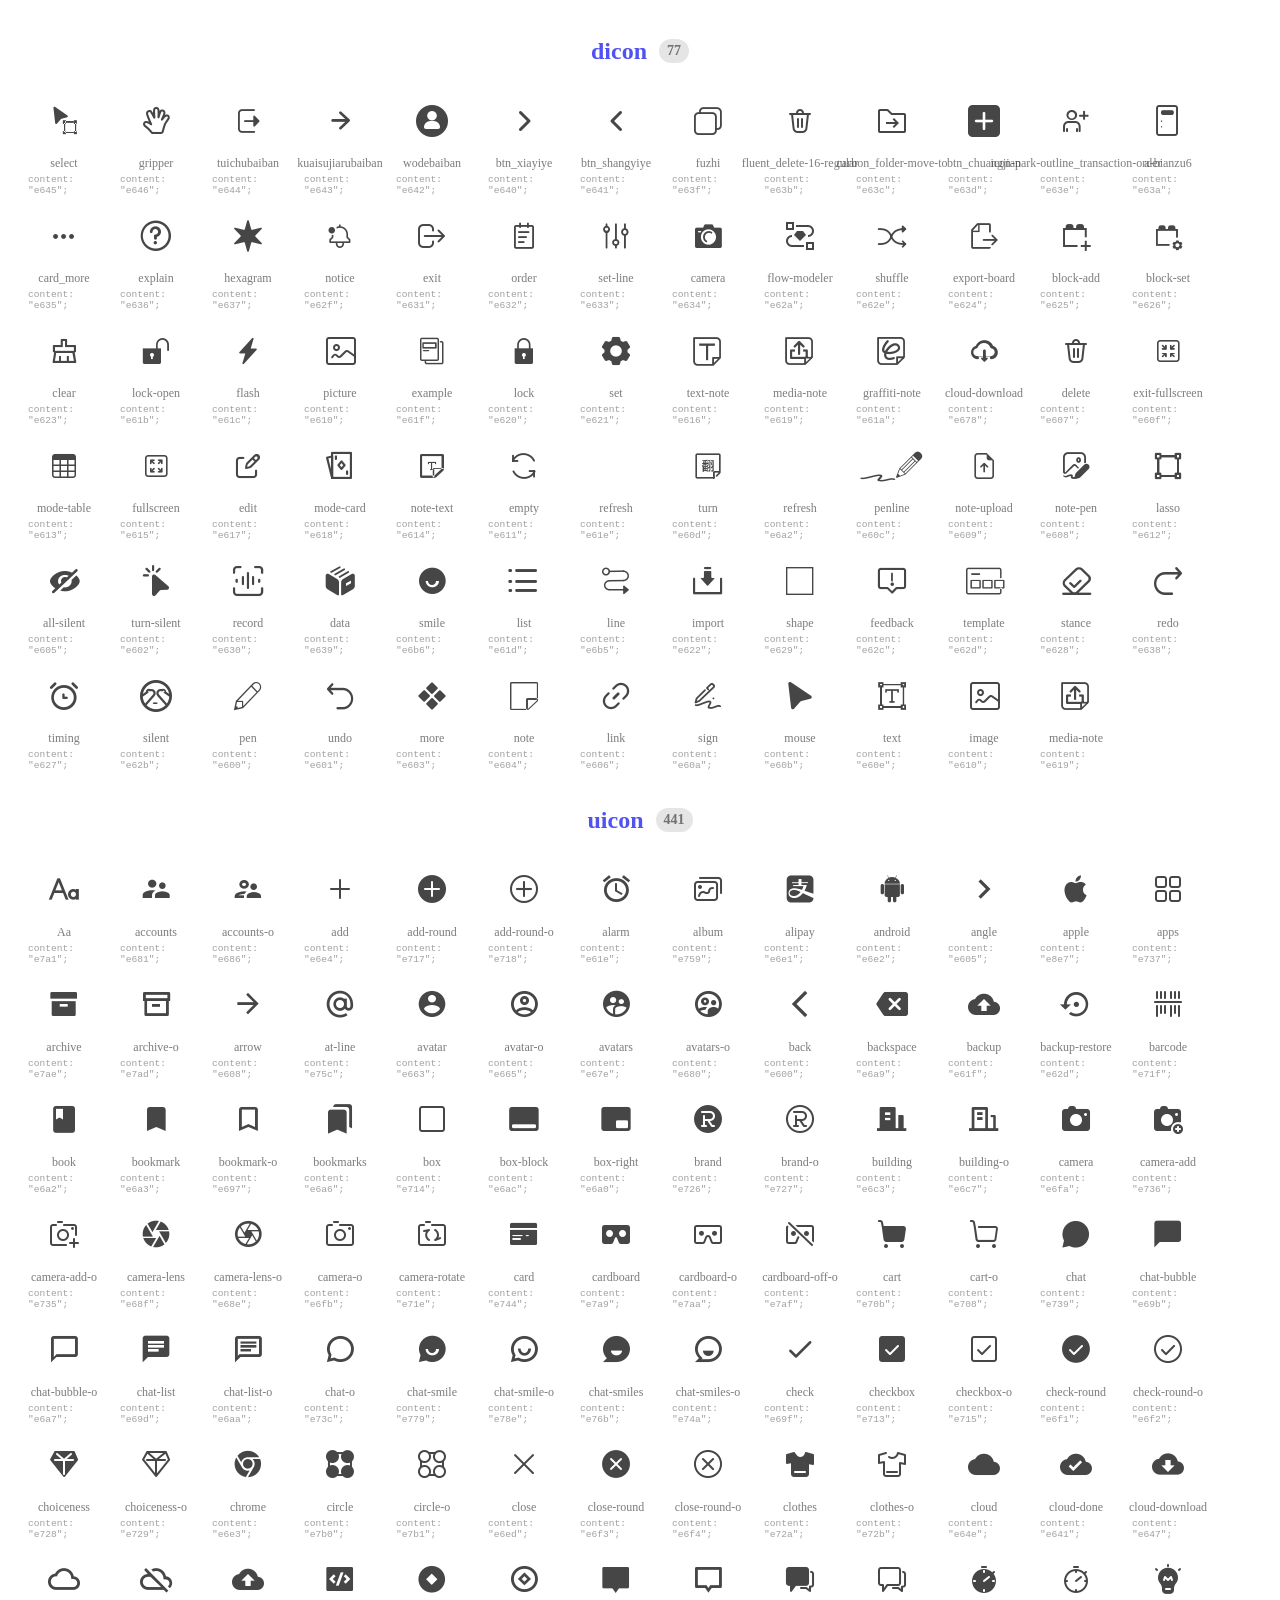
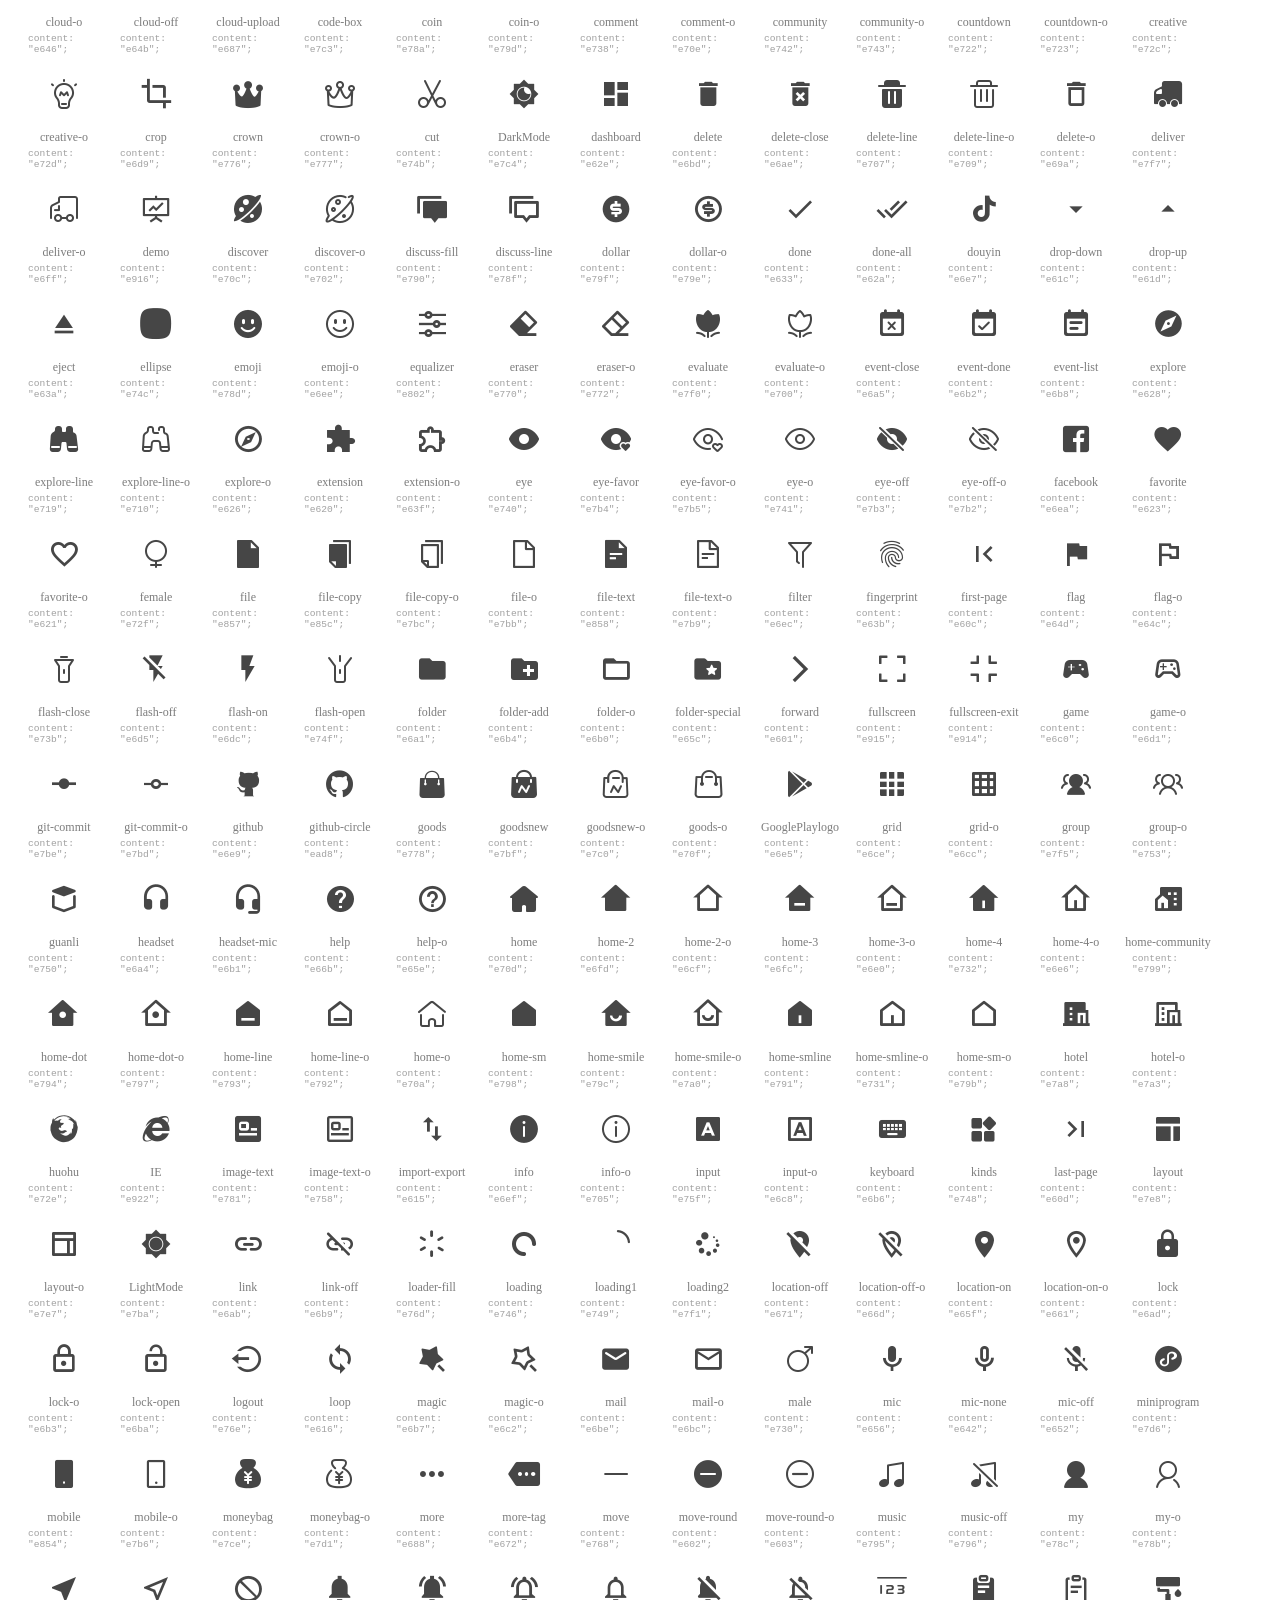
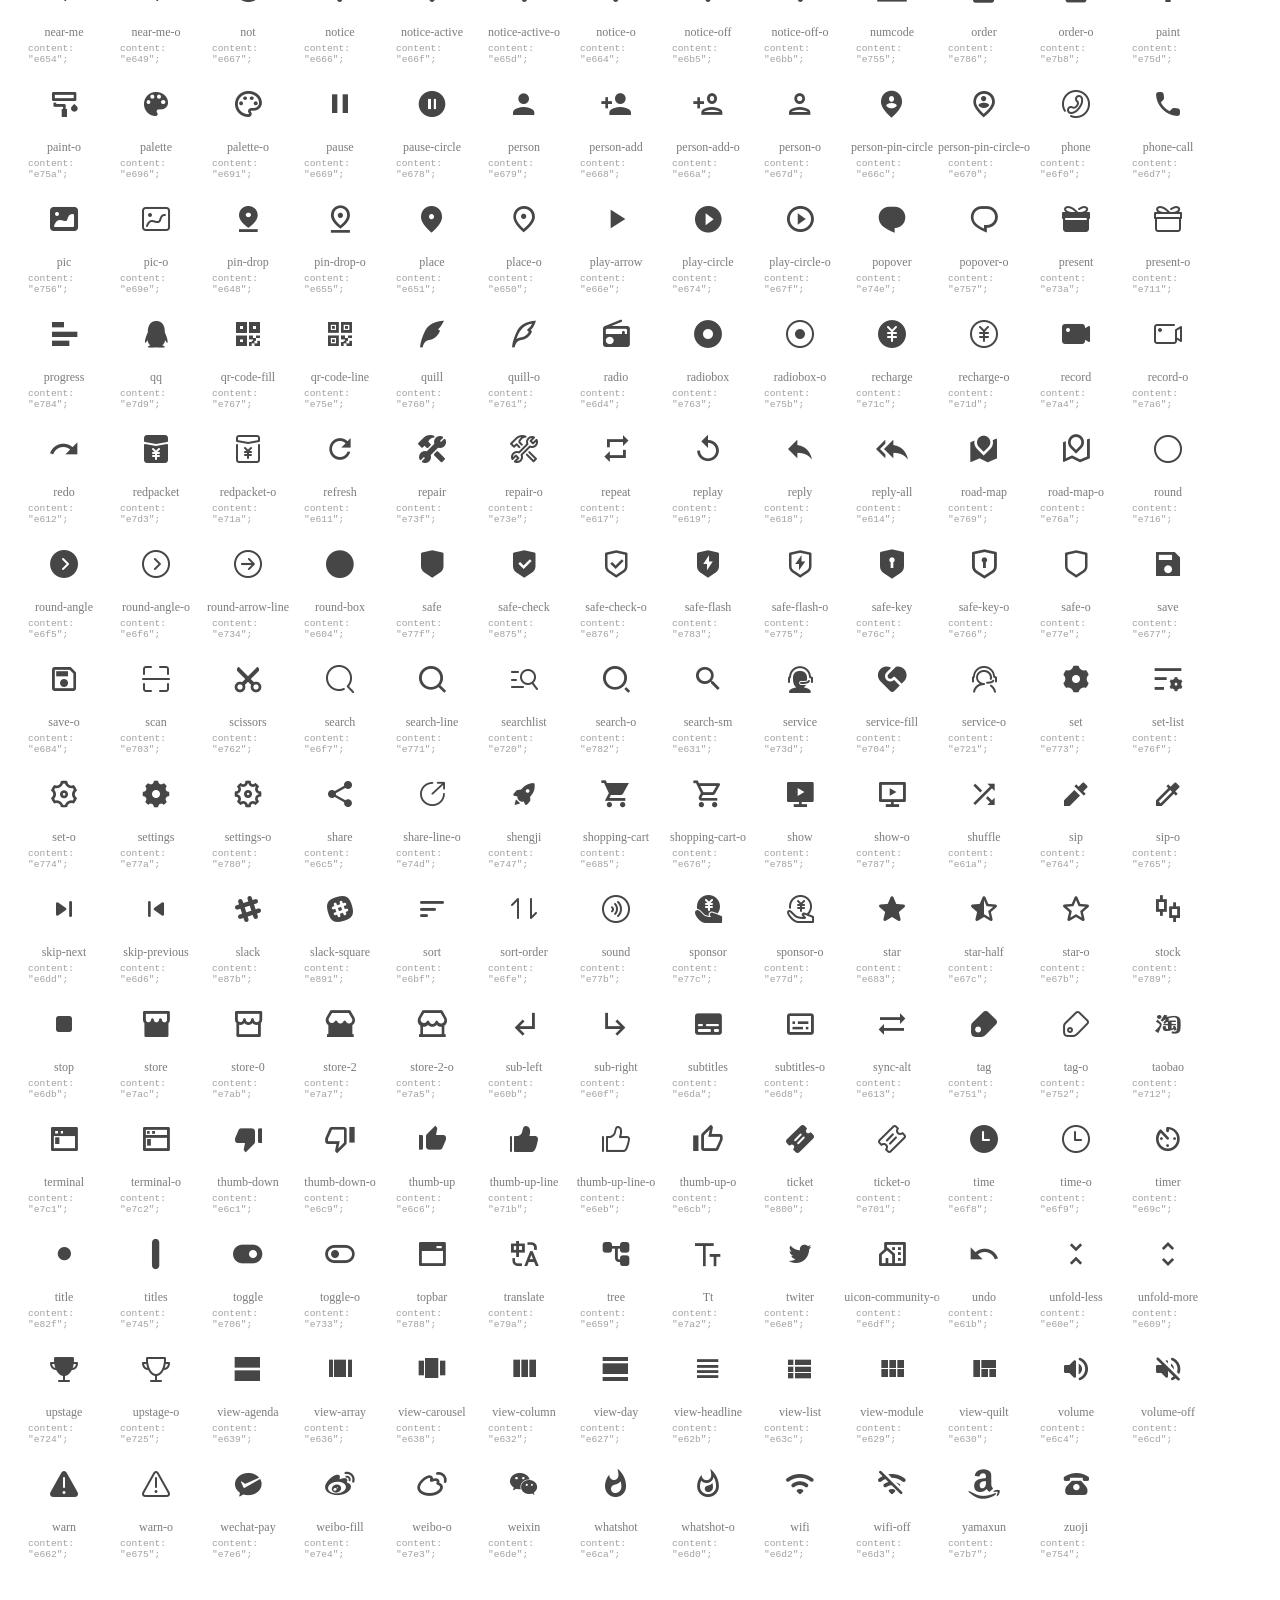
==== index.html @ 9cf56fd7 "up" ====
<!DOCTYPE html>
<html lang="en">
<head>
<meta charset="UTF-8">
<meta http-equiv="X-UA-Compatible" content="IE=edge">
<meta name="viewport" content="width=device-width, initial-scale=1.0">
<link href="./ui.css" rel="stylesheet" type="text/css">
<title>2049 Icons</title>
</head>
<style>
#icons {padding: 10px; color: #333333}
#icons > h2 {display: flex; align-items: center; justify-content: center; margin-top: 24; color: #5053f0;}
#icons > h2 > small {display: inline-block; border-radius: 14px; line-height: 16px; background-color: rgba(0,0,0,.1); padding: 4px 8px; font-size: 14px; color: rgba(0,0,0,.5); margin-left: 12px;}
#icons > .list {display: flex; flex-direction: row; align-items: flex-start; justify-content: flex-start; flex-wrap: wrap; margin-bottom: 32px;}
#icons > .list > .item {display: flex; flex-direction: column; align-items: center; justify-content: center; border-radius: 4px; transition: all .2s; position: relative; cursor: pointer; width: 90px; opacity: .9; transition-property: opacity transform; border: 1px solid rgba(255,255,255,.4);}
#icons > .list > .item:hover {background-color: rgba(200,200,200,.2); transform: scale(1.75); z-index: 10; box-shadow: 0 20px 25px -5px rgb(0 0 0/0.05),0 8px 10px -6px rgb(0 0 0/0.1); opacity: 1; color: #5053f0; backdrop-filter: blur(10px);}
#icons > .list > .item[data-copied] {border-color: #5053f0;}
#icons > .list > .item[data-copied]:before {content: attr(data-copied); position: absolute; left: 0; bottom: 0; right: 0; display: flex; align-items: center; justify-content: center; color: #fff; background-color: #5053f0; z-index: 10; line-height: 30px; text-align: center; font-size: 12px;}
#icons > .list > .item > .icon {font-style: normal; display: inline-flex!important; align-items: center; justify-content: center; width: 90px; height: 70px; font-size: 32px; transition: transform .2s;}
#icons > .list > .item:hover > .icon {transform: scale(1.5);}
#icons > .list > .item > small {font-size: 12px; white-space: nowrap; display: block; text-align: center; overflow: visible; opacity: .7;}
#icons > .list > .item > code {display: block; font-size: 12px; opacity: .5; transform: scale(.8);}
</style>
<body>

<div id="icons"></div>

<script>
const css = `

.uicon-Aa:before {
    content: "\e7a1";
}
.uicon-accounts:before {
    content: "\e681";
}
.uicon-accounts-o:before {
    content: "\e686";
}
.uicon-add:before {
    content: "\e6e4";
}
.uicon-add-round:before {
    content: "\e717";
}
.uicon-add-round-o:before {
    content: "\e718";
}
.uicon-alarm:before {
    content: "\e61e";
}
.uicon-album:before {
    content: "\e759";
}
.uicon-alipay:before {
    content: "\e6e1";
}
.uicon-android:before {
    content: "\e6e2";
}
.uicon-angle:before {
    content: "\e605";
}
.uicon-apple:before {
    content: "\e8e7";
}
.uicon-apps:before {
    content: "\e737";
}
.uicon-archive:before {
    content: "\e7ae";
}
.uicon-archive-o:before {
    content: "\e7ad";
}
.uicon-arrow:before {
    content: "\e608";
}
.uicon-at-line:before {
    content: "\e75c";
}
.uicon-avatar:before {
    content: "\e663";
}
.uicon-avatar-o:before {
    content: "\e665";
}
.uicon-avatars:before {
    content: "\e67e";
}
.uicon-avatars-o:before {
    content: "\e680";
}
.uicon-back:before {
    content: "\e600";
}
.uicon-backspace:before {
    content: "\e6a9";
}
.uicon-backup:before {
    content: "\e61f";
}
.uicon-backup-restore:before {
    content: "\e62d";
}
.uicon-barcode:before {
    content: "\e71f";
}
.uicon-book:before {
    content: "\e6a2";
}
.uicon-bookmark:before {
    content: "\e6a3";
}
.uicon-bookmark-o:before {
    content: "\e697";
}
.uicon-bookmarks:before {
    content: "\e6a6";
}
.uicon-box:before {
    content: "\e714";
}
.uicon-box-block:before {
    content: "\e6ac";
}
.uicon-box-right:before {
    content: "\e6a0";
}
.uicon-brand:before {
    content: "\e726";
}
.uicon-brand-o:before {
    content: "\e727";
}
.uicon-building:before {
    content: "\e6c3";
}
.uicon-building-o:before {
    content: "\e6c7";
}
.uicon-camera:before {
    content: "\e6fa";
}
.uicon-camera-add:before {
    content: "\e736";
}
.uicon-camera-add-o:before {
    content: "\e735";
}
.uicon-camera-lens:before {
    content: "\e68f";
}
.uicon-camera-lens-o:before {
    content: "\e68e";
}
.uicon-camera-o:before {
    content: "\e6fb";
}
.uicon-camera-rotate:before {
    content: "\e71e";
}
.uicon-card:before {
    content: "\e744";
}
.uicon-cardboard:before {
    content: "\e7a9";
}
.uicon-cardboard-o:before {
    content: "\e7aa";
}
.uicon-cardboard-off-o:before {
    content: "\e7af";
}
.uicon-cart:before {
    content: "\e70b";
}
.uicon-cart-o:before {
    content: "\e708";
}
.uicon-chat:before {
    content: "\e739";
}
.uicon-chat-bubble:before {
    content: "\e69b";
}
.uicon-chat-bubble-o:before {
    content: "\e6a7";
}
.uicon-chat-list:before {
    content: "\e69d";
}
.uicon-chat-list-o:before {
    content: "\e6aa";
}
.uicon-chat-o:before {
    content: "\e73c";
}
.uicon-chat-smile:before {
    content: "\e779";
}
.uicon-chat-smile-o:before {
    content: "\e78e";
}
.uicon-chat-smiles:before {
    content: "\e76b";
}
.uicon-chat-smiles-o:before {
    content: "\e74a";
}
.uicon-check:before {
    content: "\e69f";
}
.uicon-checkbox:before {
    content: "\e713";
}
.uicon-checkbox-o:before {
    content: "\e715";
}
.uicon-check-round:before {
    content: "\e6f1";
}
.uicon-check-round-o:before {
    content: "\e6f2";
}
.uicon-choiceness:before {
    content: "\e728";
}
.uicon-choiceness-o:before {
    content: "\e729";
}
.uicon-chrome:before {
    content: "\e6e3";
}
.uicon-circle:before {
    content: "\e7b0";
}
.uicon-circle-o:before {
    content: "\e7b1";
}
.uicon-close:before {
    content: "\e6ed";
}
.uicon-close-round:before {
    content: "\e6f3";
}
.uicon-close-round-o:before {
    content: "\e6f4";
}
.uicon-clothes:before {
    content: "\e72a";
}
.uicon-clothes-o:before {
    content: "\e72b";
}
.uicon-cloud:before {
    content: "\e64e";
}
.uicon-cloud-done:before {
    content: "\e641";
}
.uicon-cloud-download:before {
    content: "\e647";
}
.uicon-cloud-o:before {
    content: "\e646";
}
.uicon-cloud-off:before {
    content: "\e64b";
}
.uicon-cloud-upload:before {
    content: "\e687";
}
.uicon-code-box:before {
    content: "\e7c3";
}
.uicon-coin:before {
    content: "\e78a";
}
.uicon-coin-o:before {
    content: "\e79d";
}
.uicon-comment:before {
    content: "\e738";
}
.uicon-comment-o:before {
    content: "\e70e";
}
.uicon-community:before {
    content: "\e742";
}
.uicon-community-o:before {
    content: "\e743";
}
.uicon-countdown:before {
    content: "\e722";
}
.uicon-countdown-o:before {
    content: "\e723";
}
.uicon-creative:before {
    content: "\e72c";
}
.uicon-creative-o:before {
    content: "\e72d";
}
.uicon-crop:before {
    content: "\e6d9";
}
.uicon-crown:before {
    content: "\e776";
}
.uicon-crown-o:before {
    content: "\e777";
}
.uicon-cut:before {
    content: "\e74b";
}
.uicon-DarkMode:before {
    content: "\e7c4";
}
.uicon-dashboard:before {
    content: "\e62e";
}
.uicon-delete:before {
    content: "\e6bd";
}
.uicon-delete-close:before {
    content: "\e6ae";
}
.uicon-delete-line:before {
    content: "\e707";
}
.uicon-delete-line-o:before {
    content: "\e709";
}
.uicon-delete-o:before {
    content: "\e69a";
}
.uicon-deliver:before {
    content: "\e7f7";
}
.uicon-deliver-o:before {
    content: "\e6ff";
}
.uicon-demo:before {
    content: "\e916";
}
.uicon-discover:before {
    content: "\e70c";
}
.uicon-discover-o:before {
    content: "\e702";
}
.uicon-discuss-fill:before {
    content: "\e790";
}
.uicon-discuss-line:before {
    content: "\e78f";
}
.uicon-dollar:before {
    content: "\e79f";
}
.uicon-dollar-o:before {
    content: "\e79e";
}
.uicon-done:before {
    content: "\e633";
}
.uicon-done-all:before {
    content: "\e62a";
}
.uicon-douyin:before {
    content: "\e6e7";
}
.uicon-drop-down:before {
    content: "\e61c";
}
.uicon-drop-up:before {
    content: "\e61d";
}
.uicon-eject:before {
    content: "\e63a";
}
.uicon-ellipse:before {
    content: "\e74c";
}
.uicon-emoji:before {
    content: "\e78d";
}
.uicon-emoji-o:before {
    content: "\e6ee";
}
.uicon-equalizer:before {
    content: "\e802";
}
.uicon-eraser:before {
    content: "\e770";
}
.uicon-eraser-o:before {
    content: "\e772";
}
.uicon-evaluate:before {
    content: "\e7f0";
}
.uicon-evaluate-o:before {
    content: "\e700";
}
.uicon-event-close:before {
    content: "\e6a5";
}
.uicon-event-done:before {
    content: "\e6b2";
}
.uicon-event-list:before {
    content: "\e6b8";
}
.uicon-explore:before {
    content: "\e628";
}
.uicon-explore-line:before {
    content: "\e719";
}
.uicon-explore-line-o:before {
    content: "\e710";
}
.uicon-explore-o:before {
    content: "\e626";
}
.uicon-extension:before {
    content: "\e620";
}
.uicon-extension-o:before {
    content: "\e63f";
}
.uicon-eye:before {
    content: "\e740";
}
.uicon-eye-favor:before {
    content: "\e7b4";
}
.uicon-eye-favor-o:before {
    content: "\e7b5";
}
.uicon-eye-o:before {
    content: "\e741";
}
.uicon-eye-off:before {
    content: "\e7b3";
}
.uicon-eye-off-o:before {
    content: "\e7b2";
}
.uicon-facebook:before {
    content: "\e6ea";
}
.uicon-favorite:before {
    content: "\e623";
}
.uicon-favorite-o:before {
    content: "\e621";
}
.uicon-female:before {
    content: "\e72f";
}
.uicon-file:before {
    content: "\e857";
}
.uicon-file-copy:before {
    content: "\e85c";
}
.uicon-file-copy-o:before {
    content: "\e7bc";
}
.uicon-file-o:before {
    content: "\e7bb";
}
.uicon-file-text:before {
    content: "\e858";
}
.uicon-file-text-o:before {
    content: "\e7b9";
}
.uicon-filter:before {
    content: "\e6ec";
}
.uicon-fingerprint:before {
    content: "\e63b";
}
.uicon-first-page:before {
    content: "\e60c";
}
.uicon-flag:before {
    content: "\e64d";
}
.uicon-flag-o:before {
    content: "\e64c";
}
.uicon-flash-close:before {
    content: "\e73b";
}
.uicon-flash-off:before {
    content: "\e6d5";
}
.uicon-flash-on:before {
    content: "\e6dc";
}
.uicon-flash-open:before {
    content: "\e74f";
}
.uicon-folder:before {
    content: "\e6a1";
}
.uicon-folder-add:before {
    content: "\e6b4";
}
.uicon-folder-o:before {
    content: "\e6b0";
}
.uicon-folder-special:before {
    content: "\e65c";
}
.uicon-forward:before {
    content: "\e601";
}
.uicon-fullscreen:before {
    content: "\e915";
}
.uicon-fullscreen-exit:before {
    content: "\e914";
}
.uicon-game:before {
    content: "\e6c0";
}
.uicon-game-o:before {
    content: "\e6d1";
}
.uicon-git-commit:before {
    content: "\e7be";
}
.uicon-git-commit-o:before {
    content: "\e7bd";
}
.uicon-github:before {
    content: "\e6e9";
}
.uicon-github-circle:before {
    content: "\ead8";
}
.uicon-goods:before {
    content: "\e778";
}
.uicon-goodsnew:before {
    content: "\e7bf";
}
.uicon-goodsnew-o:before {
    content: "\e7c0";
}
.uicon-goods-o:before {
    content: "\e70f";
}
.uicon-GooglePlaylogo:before {
    content: "\e6e5";
}
.uicon-grid:before {
    content: "\e6ce";
}
.uicon-grid-o:before {
    content: "\e6cc";
}
.uicon-group:before {
    content: "\e7f5";
}
.uicon-group-o:before {
    content: "\e753";
}
.uicon-guanli:before {
    content: "\e750";
}
.uicon-headset:before {
    content: "\e6a4";
}
.uicon-headset-mic:before {
    content: "\e6b1";
}
.uicon-help:before {
    content: "\e66b";
}
.uicon-help-o:before {
    content: "\e65e";
}
.uicon-home:before {
    content: "\e70d";
}
.uicon-home-2:before {
    content: "\e6fd";
}
.uicon-home-2-o:before {
    content: "\e6cf";
}
.uicon-home-3:before {
    content: "\e6fc";
}
.uicon-home-3-o:before {
    content: "\e6e0";
}
.uicon-home-4:before {
    content: "\e732";
}
.uicon-home-4-o:before {
    content: "\e6e6";
}
.uicon-home-community:before {
    content: "\e799";
}
.uicon-home-dot:before {
    content: "\e794";
}
.uicon-home-dot-o:before {
    content: "\e797";
}
.uicon-home-line:before {
    content: "\e793";
}
.uicon-home-line-o:before {
    content: "\e792";
}
.uicon-home-o:before {
    content: "\e70a";
}
.uicon-home-sm:before {
    content: "\e798";
}
.uicon-home-smile:before {
    content: "\e79c";
}
.uicon-home-smile-o:before {
    content: "\e7a0";
}
.uicon-home-smline:before {
    content: "\e791";
}
.uicon-home-smline-o:before {
    content: "\e731";
}
.uicon-home-sm-o:before {
    content: "\e79b";
}
.uicon-hotel:before {
    content: "\e7a8";
}
.uicon-hotel-o:before {
    content: "\e7a3";
}
.uicon-huohu:before {
    content: "\e72e";
}
.uicon-IE:before {
    content: "\e922";
}
.uicon-image-text:before {
    content: "\e781";
}
.uicon-image-text-o:before {
    content: "\e758";
}
.uicon-import-export:before {
    content: "\e615";
}
.uicon-info:before {
    content: "\e6ef";
}
.uicon-info-o:before {
    content: "\e705";
}
.uicon-input:before {
    content: "\e75f";
}
.uicon-input-o:before {
    content: "\e6c8";
}
.uicon-keyboard:before {
    content: "\e6b6";
}
.uicon-kinds:before {
    content: "\e748";
}
.uicon-last-page:before {
    content: "\e60d";
}
.uicon-layout:before {
    content: "\e7e8";
}
.uicon-layout-o:before {
    content: "\e7e7";
}
.uicon-LightMode:before {
    content: "\e7ba";
}
.uicon-link:before {
    content: "\e6ab";
}
.uicon-link-off:before {
    content: "\e6b9";
}
.uicon-loader-fill:before {
    content: "\e76d";
}
.uicon-loading:before {
    content: "\e746";
}
.uicon-loading1:before {
    content: "\e749";
}
.uicon-loading2:before {
    content: "\e7f1";
}
.uicon-location-off:before {
    content: "\e671";
}
.uicon-location-off-o:before {
    content: "\e66d";
}
.uicon-location-on:before {
    content: "\e65f";
}
.uicon-location-on-o:before {
    content: "\e661";
}
.uicon-lock:before {
    content: "\e6ad";
}
.uicon-lock-o:before {
    content: "\e6b3";
}
.uicon-lock-open:before {
    content: "\e6ba";
}
.uicon-logout:before {
    content: "\e76e";
}
.uicon-loop:before {
    content: "\e616";
}
.uicon-magic:before {
    content: "\e6b7";
}
.uicon-magic-o:before {
    content: "\e6c2";
}
.uicon-mail:before {
    content: "\e6be";
}
.uicon-mail-o:before {
    content: "\e6bc";
}
.uicon-male:before {
    content: "\e730";
}
.uicon-mic:before {
    content: "\e656";
}
.uicon-mic-none:before {
    content: "\e642";
}
.uicon-mic-off:before {
    content: "\e652";
}
.uicon-miniprogram:before {
    content: "\e7d6";
}
.uicon-mobile:before {
    content: "\e854";
}
.uicon-mobile-o:before {
    content: "\e7b6";
}
.uicon-moneybag:before {
    content: "\e7ce";
}
.uicon-moneybag-o:before {
    content: "\e7d1";
}
.uicon-more:before {
    content: "\e688";
}
.uicon-more-tag:before {
    content: "\e672";
}
.uicon-move:before {
    content: "\e768";
}
.uicon-move-round:before {
    content: "\e602";
}
.uicon-move-round-o:before {
    content: "\e603";
}
.uicon-music:before {
    content: "\e795";
}
.uicon-music-off:before {
    content: "\e796";
}
.uicon-my:before {
    content: "\e78c";
}
.uicon-my-o:before {
    content: "\e78b";
}
.uicon-near-me:before {
    content: "\e654";
}
.uicon-near-me-o:before {
    content: "\e649";
}
.uicon-not:before {
    content: "\e667";
}
.uicon-notice:before {
    content: "\e666";
}
.uicon-notice-active:before {
    content: "\e66f";
}
.uicon-notice-active-o:before {
    content: "\e65d";
}
.uicon-notice-o:before {
    content: "\e664";
}
.uicon-notice-off:before {
    content: "\e6b5";
}
.uicon-notice-off-o:before {
    content: "\e6bb";
}
.uicon-numcode:before {
    content: "\e755";
}
.uicon-order:before {
    content: "\e786";
}
.uicon-order-o:before {
    content: "\e7b8";
}
.uicon-paint:before {
    content: "\e75d";
}
.uicon-paint-o:before {
    content: "\e75a";
}
.uicon-palette:before {
    content: "\e696";
}
.uicon-palette-o:before {
    content: "\e691";
}
.uicon-pause:before {
    content: "\e669";
}
.uicon-pause-circle:before {
    content: "\e678";
}
.uicon-person:before {
    content: "\e679";
}
.uicon-person-add:before {
    content: "\e668";
}
.uicon-person-add-o:before {
    content: "\e66a";
}
.uicon-person-o:before {
    content: "\e67d";
}
.uicon-person-pin-circle:before {
    content: "\e66c";
}
.uicon-person-pin-circle-o:before {
    content: "\e670";
}
.uicon-phone:before {
    content: "\e6f0";
}
.uicon-phone-call:before {
    content: "\e6d7";
}
.uicon-pic:before {
    content: "\e756";
}
.uicon-pic-o:before {
    content: "\e69e";
}
.uicon-pin-drop:before {
    content: "\e648";
}
.uicon-pin-drop-o:before {
    content: "\e655";
}
.uicon-place:before {
    content: "\e651";
}
.uicon-place-o:before {
    content: "\e650";
}
.uicon-play-arrow:before {
    content: "\e66e";
}
.uicon-play-circle:before {
    content: "\e674";
}
.uicon-play-circle-o:before {
    content: "\e67f";
}
.uicon-popover:before {
    content: "\e74e";
}
.uicon-popover-o:before {
    content: "\e757";
}
.uicon-present:before {
    content: "\e73a";
}
.uicon-present-o:before {
    content: "\e711";
}
.uicon-progress:before {
    content: "\e784";
}
.uicon-qq:before {
    content: "\e7d9";
}
.uicon-qr-code-fill:before {
    content: "\e767";
}
.uicon-qr-code-line:before {
    content: "\e75e";
}
.uicon-quill:before {
    content: "\e760";
}
.uicon-quill-o:before {
    content: "\e761";
}
.uicon-radio:before {
    content: "\e6d4";
}
.uicon-radiobox:before {
    content: "\e763";
}
.uicon-radiobox-o:before {
    content: "\e75b";
}
.uicon-recharge:before {
    content: "\e71c";
}
.uicon-recharge-o:before {
    content: "\e71d";
}
.uicon-record:before {
    content: "\e7a4";
}
.uicon-record-o:before {
    content: "\e7a6";
}
.uicon-redo:before {
    content: "\e612";
}
.uicon-redpacket:before {
    content: "\e7d3";
}
.uicon-redpacket-o:before {
    content: "\e71a";
}
.uicon-refresh:before {
    content: "\e611";
}
.uicon-repair:before {
    content: "\e73f";
}
.uicon-repair-o:before {
    content: "\e73e";
}
.uicon-repeat:before {
    content: "\e617";
}
.uicon-replay:before {
    content: "\e619";
}
.uicon-reply:before {
    content: "\e618";
}
.uicon-reply-all:before {
    content: "\e614";
}
.uicon-road-map:before {
    content: "\e769";
}
.uicon-road-map-o:before {
    content: "\e76a";
}
.uicon-round:before {
    content: "\e716";
}
.uicon-round-angle:before {
    content: "\e6f5";
}
.uicon-round-angle-o:before {
    content: "\e6f6";
}
.uicon-round-arrow-line:before {
    content: "\e734";
}
.uicon-round-box:before {
    content: "\e604";
}
.uicon-safe:before {
    content: "\e77f";
}
.uicon-safe-check:before {
    content: "\e875";
}
.uicon-safe-check-o:before {
    content: "\e876";
}
.uicon-safe-flash:before {
    content: "\e783";
}
.uicon-safe-flash-o:before {
    content: "\e775";
}
.uicon-safe-key:before {
    content: "\e76c";
}
.uicon-safe-key-o:before {
    content: "\e766";
}
.uicon-safe-o:before {
    content: "\e77e";
}
.uicon-save:before {
    content: "\e677";
}
.uicon-save-o:before {
    content: "\e684";
}
.uicon-scan:before {
    content: "\e703";
}
.uicon-scissors:before {
    content: "\e762";
}
.uicon-search:before {
    content: "\e6f7";
}
.uicon-search-line:before {
    content: "\e771";
}
.uicon-searchlist:before {
    content: "\e720";
}
.uicon-search-o:before {
    content: "\e782";
}
.uicon-search-sm:before {
    content: "\e631";
}
.uicon-service:before {
    content: "\e73d";
}
.uicon-service-fill:before {
    content: "\e704";
}
.uicon-service-o:before {
    content: "\e721";
}
.uicon-set:before {
    content: "\e773";
}
.uicon-set-list:before {
    content: "\e76f";
}
.uicon-set-o:before {
    content: "\e774";
}
.uicon-settings:before {
    content: "\e77a";
}
.uicon-settings-o:before {
    content: "\e780";
}
.uicon-share:before {
    content: "\e6c5";
}
.uicon-share-line-o:before {
    content: "\e74d";
}
.uicon-shengji:before {
    content: "\e747";
}
.uicon-shopping-cart:before {
    content: "\e685";
}
.uicon-shopping-cart-o:before {
    content: "\e676";
}
.uicon-show:before {
    content: "\e785";
}
.uicon-show-o:before {
    content: "\e787";
}
.uicon-shuffle:before {
    content: "\e61a";
}
.uicon-sip:before {
    content: "\e764";
}
.uicon-sip-o:before {
    content: "\e765";
}
.uicon-skip-next:before {
    content: "\e6dd";
}
.uicon-skip-previous:before {
    content: "\e6d6";
}
.uicon-slack:before {
    content: "\e87b";
}
.uicon-slack-square:before {
    content: "\e891";
}
.uicon-sort:before {
    content: "\e6bf";
}
.uicon-sort-order:before {
    content: "\e6fe";
}
.uicon-sound:before {
    content: "\e77b";
}
.uicon-sponsor:before {
    content: "\e77c";
}
.uicon-sponsor-o:before {
    content: "\e77d";
}
.uicon-star:before {
    content: "\e683";
}
.uicon-star-half:before {
    content: "\e67c";
}
.uicon-star-o:before {
    content: "\e67b";
}
.uicon-stock:before {
    content: "\e789";
}
.uicon-stop:before {
    content: "\e6db";
}
.uicon-store:before {
    content: "\e7ac";
}
.uicon-store-0:before {
    content: "\e7ab";
}
.uicon-store-2:before {
    content: "\e7a7";
}
.uicon-store-2-o:before {
    content: "\e7a5";
}
.uicon-sub-left:before {
    content: "\e60b";
}
.uicon-sub-right:before {
    content: "\e60f";
}
.uicon-subtitles:before {
    content: "\e6da";
}
.uicon-subtitles-o:before {
    content: "\e6d8";
}
.uicon-sync-alt:before {
    content: "\e613";
}
.uicon-tag:before {
    content: "\e751";
}
.uicon-tag-o:before {
    content: "\e752";
}
.uicon-taobao:before {
    content: "\e712";
}
.uicon-terminal:before {
    content: "\e7c1";
}
.uicon-terminal-o:before {
    content: "\e7c2";
}
.uicon-thumb-down:before {
    content: "\e6c1";
}
.uicon-thumb-down-o:before {
    content: "\e6c9";
}
.uicon-thumb-up:before {
    content: "\e6c6";
}
.uicon-thumb-up-line:before {
    content: "\e71b";
}
.uicon-thumb-up-line-o:before {
    content: "\e6eb";
}
.uicon-thumb-up-o:before {
    content: "\e6cb";
}
.uicon-ticket:before {
    content: "\e800";
}
.uicon-ticket-o:before {
    content: "\e701";
}
.uicon-time:before {
    content: "\e6f8";
}
.uicon-time-o:before {
    content: "\e6f9";
}
.uicon-timer:before {
    content: "\e69c";
}
.uicon-title:before {
    content: "\e82f";
}
.uicon-titles:before {
    content: "\e745";
}
.uicon-toggle:before {
    content: "\e706";
}
.uicon-toggle-o:before {
    content: "\e733";
}
.uicon-topbar:before {
    content: "\e788";
}
.uicon-translate:before {
    content: "\e79a";
}
.uicon-tree:before {
    content: "\e659";
}
.uicon-Tt:before {
    content: "\e7a2";
}
.uicon-twiter:before {
    content: "\e6e8";
}
.uicon-uicon-community-o:before {
    content: "\e6df";
}
.uicon-undo:before {
    content: "\e61b";
}
.uicon-unfold-less:before {
    content: "\e60e";
}
.uicon-unfold-more:before {
    content: "\e609";
}
.uicon-upstage:before {
    content: "\e724";
}
.uicon-upstage-o:before {
    content: "\e725";
}
.uicon-view-agenda:before {
    content: "\e639";
}
.uicon-view-array:before {
    content: "\e636";
}
.uicon-view-carousel:before {
    content: "\e638";
}
.uicon-view-column:before {
    content: "\e632";
}
.uicon-view-day:before {
    content: "\e627";
}
.uicon-view-headline:before {
    content: "\e62b";
}
.uicon-view-list:before {
    content: "\e63c";
}
.uicon-view-module:before {
    content: "\e629";
}
.uicon-view-quilt:before {
    content: "\e630";
}
.uicon-volume:before {
    content: "\e6c4";
}
.uicon-volume-off:before {
    content: "\e6cd";
}
.uicon-warn:before {
    content: "\e662";
}
.uicon-warn-o:before {
    content: "\e675";
}
.uicon-wechat-pay:before {
    content: "\e7e6";
}
.uicon-weibo-fill:before {
    content: "\e7e4";
}
.uicon-weibo-o:before {
    content: "\e7e3";
}
.uicon-weixin:before {
    content: "\e6de";
}
.uicon-whatshot:before {
    content: "\e6ca";
}
.uicon-whatshot-o:before {
    content: "\e6d0";
}
.uicon-wifi:before {
    content: "\e6d2";
}
.uicon-wifi-off:before {
    content: "\e6d3";
}
.uicon-yamaxun:before {
    content: "\e7b7";
}
.uicon-zuoji:before {
    content: "\e754";
}




.dicon-select:before {
    content: "\e645";
}

.dicon-gripper:before {
    content: "\e646";
}

.dicon-tuichubaiban:before {
    content: "\e644";
}

.dicon-kuaisujiarubaiban:before {
    content: "\e643";
}

.dicon-wodebaiban:before {
    content: "\e642";
}

.dicon-btn_xiayiye:before {
    content: "\e640";
}

.dicon-btn_shangyiye:before {
    content: "\e641";
}

.dicon-fuzhi:before {
    content: "\e63f";
}

.dicon-fluent_delete-16-regular:before {
    content: "\e63b";
}

.dicon-carbon_folder-move-to:before {
    content: "\e63c";
}

.dicon-btn_chuangjian:before {
    content: "\e63d";
}

.dicon-icon-park-outline_transaction-order:before {
    content: "\e63e";
}

.dicon-a-bianzu6:before {
    content: "\e63a";
}

.dicon-card_more:before {
    content: "\e635";
}

.dicon-explain:before {
    content: "\e636";
}

.dicon-hexagram:before {
    content: "\e637";
}
.dicon-notice:before {
    content: "\e62f";
}

.dicon-exit:before {
    content: "\e631";
}

.dicon-order:before {
    content: "\e632";
}

.dicon-set-line:before {
    content: "\e633";
}

.dicon-camera:before {
    content: "\e634";
}

.dicon-flow-modeler:before {
    content: "\e62a";
}

.dicon-shuffle:before {
    content: "\e62e";
}

.dicon-export-board:before {
    content: "\e624";
}

.dicon-block-add:before {
    content: "\e625";
}

.dicon-block-set:before {
    content: "\e626";
}
.dicon-clear:before {
    content: "\e623";
}

.dicon-lock-open:before {
    content: "\e61b";
}

.dicon-flash:before {
    content: "\e61c";
}

.dicon-picture:before {
    content: "\e610";
}

.dicon-example:before {
    content: "\e61f";
}

.dicon-lock:before {
    content: "\e620";
}

.dicon-set:before {
    content: "\e621";
}
.dicon-text-note:before {
    content: "\e616";
}

.dicon-media-note:before {
    content: "\e619";
}

.dicon-graffiti-note:before {
    content: "\e61a";
}

.dicon-cloud-download:before {
    content: "\e678";
}

.dicon-delete:before {
    content: "\e607";
}

.dicon-exit-fullscreen:before {
    content: "\e60f";
}

.dicon-mode-table:before {
    content: "\e613";
}

.dicon-fullscreen:before {
    content: "\e615";
}

.dicon-edit:before {
    content: "\e617";
}

.dicon-mode-card:before {
    content: "\e618";
}

.dicon-note-text:before {
    content: "\e614";
}

.dicon-empty:before {
    content: "\e611";
}

.dicon-refresh:before {
    content: "\e61e";
}

.dicon-turn:before {
    content: "\e60d";
}

.dicon-refresh:before {
    content: "\e6a2";
}

.dicon-penline:before {
    content: "\e60c";
}

.dicon-note-upload:before {
    content: "\e609";
}

.dicon-note-pen:before {
    content: "\e608";
}

.dicon-lasso:before {
    content: "\e612";
}

.dicon-all-silent:before {
    content: "\e605";
}

.dicon-turn-silent:before {
    content: "\e602";
}

.dicon-record:before {
    content: "\e630";
}

.dicon-data:before {
    content: "\e639";
}

.dicon-smile:before {
    content: "\e6b6";
}

.dicon-list:before {
    content: "\e61d";
}

.dicon-line:before {
    content: "\e6b5";
}

.dicon-import:before {
    content: "\e622";
}

.dicon-shape:before {
    content: "\e629";
}

.dicon-feedback:before {
    content: "\e62c";
}

.dicon-template:before {
    content: "\e62d";
}

.dicon-stance:before {
    content: "\e628";
}

.dicon-redo:before {
    content: "\e638";
}

.dicon-timing:before {
    content: "\e627";
}

.dicon-silent:before {
    content: "\e62b";
}

.dicon-pen:before {
    content: "\e600";
}

.dicon-undo:before {
    content: "\e601";
}

.dicon-more:before {
    content: "\e603";
}

.dicon-note:before {
    content: "\e604";
}

.dicon-link:before {
    content: "\e606";
}

.dicon-sign:before {
    content: "\e60a";
}

.dicon-mouse:before {
    content: "\e60b";
}

.dicon-text:before {
    content: "\e60e";
}

.dicon-image:before {
    content: "\e610";
}

.dicon-media-note:before {
    content: "\e619";
}
`;

const pureCss = css.replace(/\t|\n|\r/g, '');


const reg = /\.(uicon|dicon)-([\s\S]*?)\:before\s*\{([\s\S]*?)\}/g;  //  /\.(dicon|uicon)-([a-z\-]+[a-z])\:before\s*\{\s*content\:\s*'\\([a-z\d]+)';\}/g;
const icons = {uicon: [], dicon: []};

console.log(reg)

console.log(pureCss.matchAll(reg))

for (const [, type, name, code] of pureCss.matchAll(reg)) {

    console.log(type, name , code)

    if (!icons[type]) {
        icons[type] = [];
    }
    icons[type].push({name, code});
}

console.log(icons)

const html = [];
Object.keys(icons).sort().forEach(type => {
    const list = icons[type];
    html.push(
        `<h2>${type} <small>${list.length}</small></h2>`,
        '<div class="list">'
    );

    list.forEach(icon => {
        html.push(`<div class="item"><i class="icon ${type}-${icon.name}"></i><small>${icon.name}</small><code>${icon.code}</code></div>`);
    });

    html.push('</div>');
});
document.getElementById('icons').innerHTML = html.join('');

function copyTextToClipboard(text) {
    var textArea = document.createElement('textarea');
    textArea.value = text;

    // Avoid scrolling to bottom
    textArea.style.top = '0';
    textArea.style.left = '0';
    textArea.style.position = 'fixed';

    document.body.appendChild(textArea);
    textArea.focus();
    textArea.select();

    let successful = false;
    try {
        successful = document.execCommand('copy');
    } catch (err) {
        console.error('Oops, unable to copy', err);
    }

    document.body.removeChild(textArea);
    return successful;
}

document.getElementById('icons').addEventListener('click', function(event) {
    const item = event.target.closest('.item');
    if (!item) {
        return;
    }
    if (copyTextToClipboard(item.querySelector('small').textContent)) {
        item.setAttribute('data-copied', '已复制');
        setTimeout(() => {
            item.removeAttribute('data-copied');
        }, 2000);
    }
});
</script>
</body>
</html>
---- ui.css ----
@font-face {
    font-family: "ui";
    src: url("[data-uri]")
        format("woff2");
    font-weight: normal;
    font-style: normal;
}
[class*="uicon-"] {
    font-family: "ui";
    display: inline-block;
}

.uicon-Aa:before {
    content: "\e7a1";
}
.uicon-accounts:before {
    content: "\e681";
}
.uicon-accounts-o:before {
    content: "\e686";
}
.uicon-add:before {
    content: "\e6e4";
}
.uicon-add-round:before {
    content: "\e717";
}
.uicon-add-round-o:before {
    content: "\e718";
}
.uicon-alarm:before {
    content: "\e61e";
}
.uicon-album:before {
    content: "\e759";
}
.uicon-alipay:before {
    content: "\e6e1";
}
.uicon-android:before {
    content: "\e6e2";
}
.uicon-angle:before {
    content: "\e605";
}
.uicon-apple:before {
    content: "\e8e7";
}
.uicon-apps:before {
    content: "\e737";
}
.uicon-archive:before {
    content: "\e7ae";
}
.uicon-archive-o:before {
    content: "\e7ad";
}
.uicon-arrow:before {
    content: "\e608";
}
.uicon-at-line:before {
    content: "\e75c";
}
.uicon-avatar:before {
    content: "\e663";
}
.uicon-avatar-o:before {
    content: "\e665";
}
.uicon-avatars:before {
    content: "\e67e";
}
.uicon-avatars-o:before {
    content: "\e680";
}
.uicon-back:before {
    content: "\e600";
}
.uicon-backspace:before {
    content: "\e6a9";
}
.uicon-backup:before {
    content: "\e61f";
}
.uicon-backup-restore:before {
    content: "\e62d";
}
.uicon-barcode:before {
    content: "\e71f";
}
.uicon-book:before {
    content: "\e6a2";
}
.uicon-bookmark:before {
    content: "\e6a3";
}
.uicon-bookmark-o:before {
    content: "\e697";
}
.uicon-bookmarks:before {
    content: "\e6a6";
}
.uicon-box:before {
    content: "\e714";
}
.uicon-box-block:before {
    content: "\e6ac";
}
.uicon-box-right:before {
    content: "\e6a0";
}
.uicon-brand:before {
    content: "\e726";
}
.uicon-brand-o:before {
    content: "\e727";
}
.uicon-building:before {
    content: "\e6c3";
}
.uicon-building-o:before {
    content: "\e6c7";
}
.uicon-camera:before {
    content: "\e6fa";
}
.uicon-camera-add:before {
    content: "\e736";
}
.uicon-camera-add-o:before {
    content: "\e735";
}
.uicon-camera-lens:before {
    content: "\e68f";
}
.uicon-camera-lens-o:before {
    content: "\e68e";
}
.uicon-camera-o:before {
    content: "\e6fb";
}
.uicon-camera-rotate:before {
    content: "\e71e";
}
.uicon-card:before {
    content: "\e744";
}
.uicon-cardboard:before {
    content: "\e7a9";
}
.uicon-cardboard-o:before {
    content: "\e7aa";
}
.uicon-cardboard-off-o:before {
    content: "\e7af";
}
.uicon-cart:before {
    content: "\e70b";
}
.uicon-cart-o:before {
    content: "\e708";
}
.uicon-chat:before {
    content: "\e739";
}
.uicon-chat-bubble:before {
    content: "\e69b";
}
.uicon-chat-bubble-o:before {
    content: "\e6a7";
}
.uicon-chat-list:before {
    content: "\e69d";
}
.uicon-chat-list-o:before {
    content: "\e6aa";
}
.uicon-chat-o:before {
    content: "\e73c";
}
.uicon-chat-smile:before {
    content: "\e779";
}
.uicon-chat-smile-o:before {
    content: "\e78e";
}
.uicon-chat-smiles:before {
    content: "\e76b";
}
.uicon-chat-smiles-o:before {
    content: "\e74a";
}
.uicon-check:before {
    content: "\e69f";
}
.uicon-checkbox:before {
    content: "\e713";
}
.uicon-checkbox-o:before {
    content: "\e715";
}
.uicon-check-round:before {
    content: "\e6f1";
}
.uicon-check-round-o:before {
    content: "\e6f2";
}
.uicon-choiceness:before {
    content: "\e728";
}
.uicon-choiceness-o:before {
    content: "\e729";
}
.uicon-chrome:before {
    content: "\e6e3";
}
.uicon-circle:before {
    content: "\e7b0";
}
.uicon-circle-o:before {
    content: "\e7b1";
}
.uicon-close:before {
    content: "\e6ed";
}
.uicon-close-round:before {
    content: "\e6f3";
}
.uicon-close-round-o:before {
    content: "\e6f4";
}
.uicon-clothes:before {
    content: "\e72a";
}
.uicon-clothes-o:before {
    content: "\e72b";
}
.uicon-cloud:before {
    content: "\e64e";
}
.uicon-cloud-done:before {
    content: "\e641";
}
.uicon-cloud-download:before {
    content: "\e647";
}
.uicon-cloud-o:before {
    content: "\e646";
}
.uicon-cloud-off:before {
    content: "\e64b";
}
.uicon-cloud-upload:before {
    content: "\e687";
}
.uicon-code-box:before {
    content: "\e7c3";
}
.uicon-coin:before {
    content: "\e78a";
}
.uicon-coin-o:before {
    content: "\e79d";
}
.uicon-comment:before {
    content: "\e738";
}
.uicon-comment-o:before {
    content: "\e70e";
}
.uicon-community:before {
    content: "\e742";
}
.uicon-community-o:before {
    content: "\e743";
}
.uicon-countdown:before {
    content: "\e722";
}
.uicon-countdown-o:before {
    content: "\e723";
}
.uicon-creative:before {
    content: "\e72c";
}
.uicon-creative-o:before {
    content: "\e72d";
}
.uicon-crop:before {
    content: "\e6d9";
}
.uicon-crown:before {
    content: "\e776";
}
.uicon-crown-o:before {
    content: "\e777";
}
.uicon-cut:before {
    content: "\e74b";
}
.uicon-DarkMode:before {
    content: "\e7c4";
}
.uicon-dashboard:before {
    content: "\e62e";
}
.uicon-delete:before {
    content: "\e6bd";
}
.uicon-delete-close:before {
    content: "\e6ae";
}
.uicon-delete-line:before {
    content: "\e707";
}
.uicon-delete-line-o:before {
    content: "\e709";
}
.uicon-delete-o:before {
    content: "\e69a";
}
.uicon-deliver:before {
    content: "\e7f7";
}
.uicon-deliver-o:before {
    content: "\e6ff";
}
.uicon-demo:before {
    content: "\e916";
}
.uicon-discover:before {
    content: "\e70c";
}
.uicon-discover-o:before {
    content: "\e702";
}
.uicon-discuss-fill:before {
    content: "\e790";
}
.uicon-discuss-line:before {
    content: "\e78f";
}
.uicon-dollar:before {
    content: "\e79f";
}
.uicon-dollar-o:before {
    content: "\e79e";
}
.uicon-done:before {
    content: "\e633";
}
.uicon-done-all:before {
    content: "\e62a";
}
.uicon-douyin:before {
    content: "\e6e7";
}
.uicon-drop-down:before {
    content: "\e61c";
}
.uicon-drop-up:before {
    content: "\e61d";
}
.uicon-eject:before {
    content: "\e63a";
}
.uicon-ellipse:before {
    content: "\e74c";
}
.uicon-emoji:before {
    content: "\e78d";
}
.uicon-emoji-o:before {
    content: "\e6ee";
}
.uicon-equalizer:before {
    content: "\e802";
}
.uicon-eraser:before {
    content: "\e770";
}
.uicon-eraser-o:before {
    content: "\e772";
}
.uicon-evaluate:before {
    content: "\e7f0";
}
.uicon-evaluate-o:before {
    content: "\e700";
}
.uicon-event-close:before {
    content: "\e6a5";
}
.uicon-event-done:before {
    content: "\e6b2";
}
.uicon-event-list:before {
    content: "\e6b8";
}
.uicon-explore:before {
    content: "\e628";
}
.uicon-explore-line:before {
    content: "\e719";
}
.uicon-explore-line-o:before {
    content: "\e710";
}
.uicon-explore-o:before {
    content: "\e626";
}
.uicon-extension:before {
    content: "\e620";
}
.uicon-extension-o:before {
    content: "\e63f";
}
.uicon-eye:before {
    content: "\e740";
}
.uicon-eye-favor:before {
    content: "\e7b4";
}
.uicon-eye-favor-o:before {
    content: "\e7b5";
}
.uicon-eye-o:before {
    content: "\e741";
}
.uicon-eye-off:before {
    content: "\e7b3";
}
.uicon-eye-off-o:before {
    content: "\e7b2";
}
.uicon-facebook:before {
    content: "\e6ea";
}
.uicon-favorite:before {
    content: "\e623";
}
.uicon-favorite-o:before {
    content: "\e621";
}
.uicon-female:before {
    content: "\e72f";
}
.uicon-file:before {
    content: "\e857";
}
.uicon-file-copy:before {
    content: "\e85c";
}
.uicon-file-copy-o:before {
    content: "\e7bc";
}
.uicon-file-o:before {
    content: "\e7bb";
}
.uicon-file-text:before {
    content: "\e858";
}
.uicon-file-text-o:before {
    content: "\e7b9";
}
.uicon-filter:before {
    content: "\e6ec";
}
.uicon-fingerprint:before {
    content: "\e63b";
}
.uicon-first-page:before {
    content: "\e60c";
}
.uicon-flag:before {
    content: "\e64d";
}
.uicon-flag-o:before {
    content: "\e64c";
}
.uicon-flash-close:before {
    content: "\e73b";
}
.uicon-flash-off:before {
    content: "\e6d5";
}
.uicon-flash-on:before {
    content: "\e6dc";
}
.uicon-flash-open:before {
    content: "\e74f";
}
.uicon-folder:before {
    content: "\e6a1";
}
.uicon-folder-add:before {
    content: "\e6b4";
}
.uicon-folder-o:before {
    content: "\e6b0";
}
.uicon-folder-special:before {
    content: "\e65c";
}
.uicon-forward:before {
    content: "\e601";
}
.uicon-fullscreen:before {
    content: "\e915";
}
.uicon-fullscreen-exit:before {
    content: "\e914";
}
.uicon-game:before {
    content: "\e6c0";
}
.uicon-game-o:before {
    content: "\e6d1";
}
.uicon-git-commit:before {
    content: "\e7be";
}
.uicon-git-commit-o:before {
    content: "\e7bd";
}
.uicon-github:before {
    content: "\e6e9";
}
.uicon-github-circle:before {
    content: "\ead8";
}
.uicon-goods:before {
    content: "\e778";
}
.uicon-goodsnew:before {
    content: "\e7bf";
}
.uicon-goodsnew-o:before {
    content: "\e7c0";
}
.uicon-goods-o:before {
    content: "\e70f";
}
.uicon-GooglePlaylogo:before {
    content: "\e6e5";
}
.uicon-grid:before {
    content: "\e6ce";
}
.uicon-grid-o:before {
    content: "\e6cc";
}
.uicon-group:before {
    content: "\e7f5";
}
.uicon-group-o:before {
    content: "\e753";
}
.uicon-guanli:before {
    content: "\e750";
}
.uicon-headset:before {
    content: "\e6a4";
}
.uicon-headset-mic:before {
    content: "\e6b1";
}
.uicon-help:before {
    content: "\e66b";
}
.uicon-help-o:before {
    content: "\e65e";
}
.uicon-home:before {
    content: "\e70d";
}
.uicon-home-2:before {
    content: "\e6fd";
}
.uicon-home-2-o:before {
    content: "\e6cf";
}
.uicon-home-3:before {
    content: "\e6fc";
}
.uicon-home-3-o:before {
    content: "\e6e0";
}
.uicon-home-4:before {
    content: "\e732";
}
.uicon-home-4-o:before {
    content: "\e6e6";
}
.uicon-home-community:before {
    content: "\e799";
}
.uicon-home-dot:before {
    content: "\e794";
}
.uicon-home-dot-o:before {
    content: "\e797";
}
.uicon-home-line:before {
    content: "\e793";
}
.uicon-home-line-o:before {
    content: "\e792";
}
.uicon-home-o:before {
    content: "\e70a";
}
.uicon-home-sm:before {
    content: "\e798";
}
.uicon-home-smile:before {
    content: "\e79c";
}
.uicon-home-smile-o:before {
    content: "\e7a0";
}
.uicon-home-smline:before {
    content: "\e791";
}
.uicon-home-smline-o:before {
    content: "\e731";
}
.uicon-home-sm-o:before {
    content: "\e79b";
}
.uicon-hotel:before {
    content: "\e7a8";
}
.uicon-hotel-o:before {
    content: "\e7a3";
}
.uicon-huohu:before {
    content: "\e72e";
}
.uicon-IE:before {
    content: "\e922";
}
.uicon-image-text:before {
    content: "\e781";
}
.uicon-image-text-o:before {
    content: "\e758";
}
.uicon-import-export:before {
    content: "\e615";
}
.uicon-info:before {
    content: "\e6ef";
}
.uicon-info-o:before {
    content: "\e705";
}
.uicon-input:before {
    content: "\e75f";
}
.uicon-input-o:before {
    content: "\e6c8";
}
.uicon-keyboard:before {
    content: "\e6b6";
}
.uicon-kinds:before {
    content: "\e748";
}
.uicon-last-page:before {
    content: "\e60d";
}
.uicon-layout:before {
    content: "\e7e8";
}
.uicon-layout-o:before {
    content: "\e7e7";
}
.uicon-LightMode:before {
    content: "\e7ba";
}
.uicon-link:before {
    content: "\e6ab";
}
.uicon-link-off:before {
    content: "\e6b9";
}
.uicon-loader-fill:before {
    content: "\e76d";
}
.uicon-loading:before {
    content: "\e746";
}
.uicon-loading1:before {
    content: "\e749";
}
.uicon-loading2:before {
    content: "\e7f1";
}
.uicon-location-off:before {
    content: "\e671";
}
.uicon-location-off-o:before {
    content: "\e66d";
}
.uicon-location-on:before {
    content: "\e65f";
}
.uicon-location-on-o:before {
    content: "\e661";
}
.uicon-lock:before {
    content: "\e6ad";
}
.uicon-lock-o:before {
    content: "\e6b3";
}
.uicon-lock-open:before {
    content: "\e6ba";
}
.uicon-logout:before {
    content: "\e76e";
}
.uicon-loop:before {
    content: "\e616";
}
.uicon-magic:before {
    content: "\e6b7";
}
.uicon-magic-o:before {
    content: "\e6c2";
}
.uicon-mail:before {
    content: "\e6be";
}
.uicon-mail-o:before {
    content: "\e6bc";
}
.uicon-male:before {
    content: "\e730";
}
.uicon-mic:before {
    content: "\e656";
}
.uicon-mic-none:before {
    content: "\e642";
}
.uicon-mic-off:before {
    content: "\e652";
}
.uicon-miniprogram:before {
    content: "\e7d6";
}
.uicon-mobile:before {
    content: "\e854";
}
.uicon-mobile-o:before {
    content: "\e7b6";
}
.uicon-moneybag:before {
    content: "\e7ce";
}
.uicon-moneybag-o:before {
    content: "\e7d1";
}
.uicon-more:before {
    content: "\e688";
}
.uicon-more-tag:before {
    content: "\e672";
}
.uicon-move:before {
    content: "\e768";
}
.uicon-move-round:before {
    content: "\e602";
}
.uicon-move-round-o:before {
    content: "\e603";
}
.uicon-music:before {
    content: "\e795";
}
.uicon-music-off:before {
    content: "\e796";
}
.uicon-my:before {
    content: "\e78c";
}
.uicon-my-o:before {
    content: "\e78b";
}
.uicon-near-me:before {
    content: "\e654";
}
.uicon-near-me-o:before {
    content: "\e649";
}
.uicon-not:before {
    content: "\e667";
}
.uicon-notice:before {
    content: "\e666";
}
.uicon-notice-active:before {
    content: "\e66f";
}
.uicon-notice-active-o:before {
    content: "\e65d";
}
.uicon-notice-o:before {
    content: "\e664";
}
.uicon-notice-off:before {
    content: "\e6b5";
}
.uicon-notice-off-o:before {
    content: "\e6bb";
}
.uicon-numcode:before {
    content: "\e755";
}
.uicon-order:before {
    content: "\e786";
}
.uicon-order-o:before {
    content: "\e7b8";
}
.uicon-paint:before {
    content: "\e75d";
}
.uicon-paint-o:before {
    content: "\e75a";
}
.uicon-palette:before {
    content: "\e696";
}
.uicon-palette-o:before {
    content: "\e691";
}
.uicon-pause:before {
    content: "\e669";
}
.uicon-pause-circle:before {
    content: "\e678";
}
.uicon-person:before {
    content: "\e679";
}
.uicon-person-add:before {
    content: "\e668";
}
.uicon-person-add-o:before {
    content: "\e66a";
}
.uicon-person-o:before {
    content: "\e67d";
}
.uicon-person-pin-circle:before {
    content: "\e66c";
}
.uicon-person-pin-circle-o:before {
    content: "\e670";
}
.uicon-phone:before {
    content: "\e6f0";
}
.uicon-phone-call:before {
    content: "\e6d7";
}
.uicon-pic:before {
    content: "\e756";
}
.uicon-pic-o:before {
    content: "\e69e";
}
.uicon-pin-drop:before {
    content: "\e648";
}
.uicon-pin-drop-o:before {
    content: "\e655";
}
.uicon-place:before {
    content: "\e651";
}
.uicon-place-o:before {
    content: "\e650";
}
.uicon-play-arrow:before {
    content: "\e66e";
}
.uicon-play-circle:before {
    content: "\e674";
}
.uicon-play-circle-o:before {
    content: "\e67f";
}
.uicon-popover:before {
    content: "\e74e";
}
.uicon-popover-o:before {
    content: "\e757";
}
.uicon-present:before {
    content: "\e73a";
}
.uicon-present-o:before {
    content: "\e711";
}
.uicon-progress:before {
    content: "\e784";
}
.uicon-qq:before {
    content: "\e7d9";
}
.uicon-qr-code-fill:before {
    content: "\e767";
}
.uicon-qr-code-line:before {
    content: "\e75e";
}
.uicon-quill:before {
    content: "\e760";
}
.uicon-quill-o:before {
    content: "\e761";
}
.uicon-radio:before {
    content: "\e6d4";
}
.uicon-radiobox:before {
    content: "\e763";
}
.uicon-radiobox-o:before {
    content: "\e75b";
}
.uicon-recharge:before {
    content: "\e71c";
}
.uicon-recharge-o:before {
    content: "\e71d";
}
.uicon-record:before {
    content: "\e7a4";
}
.uicon-record-o:before {
    content: "\e7a6";
}
.uicon-redo:before {
    content: "\e612";
}
.uicon-redpacket:before {
    content: "\e7d3";
}
.uicon-redpacket-o:before {
    content: "\e71a";
}
.uicon-refresh:before {
    content: "\e611";
}
.uicon-repair:before {
    content: "\e73f";
}
.uicon-repair-o:before {
    content: "\e73e";
}
.uicon-repeat:before {
    content: "\e617";
}
.uicon-replay:before {
    content: "\e619";
}
.uicon-reply:before {
    content: "\e618";
}
.uicon-reply-all:before {
    content: "\e614";
}
.uicon-road-map:before {
    content: "\e769";
}
.uicon-road-map-o:before {
    content: "\e76a";
}
.uicon-round:before {
    content: "\e716";
}
.uicon-round-angle:before {
    content: "\e6f5";
}
.uicon-round-angle-o:before {
    content: "\e6f6";
}
.uicon-round-arrow-line:before {
    content: "\e734";
}
.uicon-round-box:before {
    content: "\e604";
}
.uicon-safe:before {
    content: "\e77f";
}
.uicon-safe-check:before {
    content: "\e875";
}
.uicon-safe-check-o:before {
    content: "\e876";
}
.uicon-safe-flash:before {
    content: "\e783";
}
.uicon-safe-flash-o:before {
    content: "\e775";
}
.uicon-safe-key:before {
    content: "\e76c";
}
.uicon-safe-key-o:before {
    content: "\e766";
}
.uicon-safe-o:before {
    content: "\e77e";
}
.uicon-save:before {
    content: "\e677";
}
.uicon-save-o:before {
    content: "\e684";
}
.uicon-scan:before {
    content: "\e703";
}
.uicon-scissors:before {
    content: "\e762";
}
.uicon-search:before {
    content: "\e6f7";
}
.uicon-search-line:before {
    content: "\e771";
}
.uicon-searchlist:before {
    content: "\e720";
}
.uicon-search-o:before {
    content: "\e782";
}
.uicon-search-sm:before {
    content: "\e631";
}
.uicon-service:before {
    content: "\e73d";
}
.uicon-service-fill:before {
    content: "\e704";
}
.uicon-service-o:before {
    content: "\e721";
}
.uicon-set:before {
    content: "\e773";
}
.uicon-set-list:before {
    content: "\e76f";
}
.uicon-set-o:before {
    content: "\e774";
}
.uicon-settings:before {
    content: "\e77a";
}
.uicon-settings-o:before {
    content: "\e780";
}
.uicon-share:before {
    content: "\e6c5";
}
.uicon-share-line-o:before {
    content: "\e74d";
}
.uicon-shengji:before {
    content: "\e747";
}
.uicon-shopping-cart:before {
    content: "\e685";
}
.uicon-shopping-cart-o:before {
    content: "\e676";
}
.uicon-show:before {
    content: "\e785";
}
.uicon-show-o:before {
    content: "\e787";
}
.uicon-shuffle:before {
    content: "\e61a";
}
.uicon-sip:before {
    content: "\e764";
}
.uicon-sip-o:before {
    content: "\e765";
}
.uicon-skip-next:before {
    content: "\e6dd";
}
.uicon-skip-previous:before {
    content: "\e6d6";
}
.uicon-slack:before {
    content: "\e87b";
}
.uicon-slack-square:before {
    content: "\e891";
}
.uicon-sort:before {
    content: "\e6bf";
}
.uicon-sort-order:before {
    content: "\e6fe";
}
.uicon-sound:before {
    content: "\e77b";
}
.uicon-sponsor:before {
    content: "\e77c";
}
.uicon-sponsor-o:before {
    content: "\e77d";
}
.uicon-star:before {
    content: "\e683";
}
.uicon-star-half:before {
    content: "\e67c";
}
.uicon-star-o:before {
    content: "\e67b";
}
.uicon-stock:before {
    content: "\e789";
}
.uicon-stop:before {
    content: "\e6db";
}
.uicon-store:before {
    content: "\e7ac";
}
.uicon-store-0:before {
    content: "\e7ab";
}
.uicon-store-2:before {
    content: "\e7a7";
}
.uicon-store-2-o:before {
    content: "\e7a5";
}
.uicon-sub-left:before {
    content: "\e60b";
}
.uicon-sub-right:before {
    content: "\e60f";
}
.uicon-subtitles:before {
    content: "\e6da";
}
.uicon-subtitles-o:before {
    content: "\e6d8";
}
.uicon-sync-alt:before {
    content: "\e613";
}
.uicon-tag:before {
    content: "\e751";
}
.uicon-tag-o:before {
    content: "\e752";
}
.uicon-taobao:before {
    content: "\e712";
}
.uicon-terminal:before {
    content: "\e7c1";
}
.uicon-terminal-o:before {
    content: "\e7c2";
}
.uicon-thumb-down:before {
    content: "\e6c1";
}
.uicon-thumb-down-o:before {
    content: "\e6c9";
}
.uicon-thumb-up:before {
    content: "\e6c6";
}
.uicon-thumb-up-line:before {
    content: "\e71b";
}
.uicon-thumb-up-line-o:before {
    content: "\e6eb";
}
.uicon-thumb-up-o:before {
    content: "\e6cb";
}
.uicon-ticket:before {
    content: "\e800";
}
.uicon-ticket-o:before {
    content: "\e701";
}
.uicon-time:before {
    content: "\e6f8";
}
.uicon-time-o:before {
    content: "\e6f9";
}
.uicon-timer:before {
    content: "\e69c";
}
.uicon-title:before {
    content: "\e82f";
}
.uicon-titles:before {
    content: "\e745";
}
.uicon-toggle:before {
    content: "\e706";
}
.uicon-toggle-o:before {
    content: "\e733";
}
.uicon-topbar:before {
    content: "\e788";
}
.uicon-translate:before {
    content: "\e79a";
}
.uicon-tree:before {
    content: "\e659";
}
.uicon-Tt:before {
    content: "\e7a2";
}
.uicon-twiter:before {
    content: "\e6e8";
}
.uicon-uicon-community-o:before {
    content: "\e6df";
}
.uicon-undo:before {
    content: "\e61b";
}
.uicon-unfold-less:before {
    content: "\e60e";
}
.uicon-unfold-more:before {
    content: "\e609";
}
.uicon-upstage:before {
    content: "\e724";
}
.uicon-upstage-o:before {
    content: "\e725";
}
.uicon-view-agenda:before {
    content: "\e639";
}
.uicon-view-array:before {
    content: "\e636";
}
.uicon-view-carousel:before {
    content: "\e638";
}
.uicon-view-column:before {
    content: "\e632";
}
.uicon-view-day:before {
    content: "\e627";
}
.uicon-view-headline:before {
    content: "\e62b";
}
.uicon-view-list:before {
    content: "\e63c";
}
.uicon-view-module:before {
    content: "\e629";
}
.uicon-view-quilt:before {
    content: "\e630";
}
.uicon-volume:before {
    content: "\e6c4";
}
.uicon-volume-off:before {
    content: "\e6cd";
}
.uicon-warn:before {
    content: "\e662";
}
.uicon-warn-o:before {
    content: "\e675";
}
.uicon-wechat-pay:before {
    content: "\e7e6";
}
.uicon-weibo-fill:before {
    content: "\e7e4";
}
.uicon-weibo-o:before {
    content: "\e7e3";
}
.uicon-weixin:before {
    content: "\e6de";
}
.uicon-whatshot:before {
    content: "\e6ca";
}
.uicon-whatshot-o:before {
    content: "\e6d0";
}
.uicon-wifi:before {
    content: "\e6d2";
}
.uicon-wifi-off:before {
    content: "\e6d3";
}
.uicon-yamaxun:before {
    content: "\e7b7";
}
.uicon-zuoji:before {
    content: "\e754";
}
@font-face {
    font-family: "ddicon"; /* Project id 2655228 */
    src: url("[data-uri]")
            format("woff2")
}

[class*="dicon-"] {
    font-family: "ddicon" !important;
    font-style: normal;
    -webkit-font-smoothing: antialiased;
    -moz-osx-font-smoothing: grayscale;
}

.dicon-select:before {
    content: "\e645";
}

.dicon-gripper:before {
    content: "\e646";
}

.dicon-tuichubaiban:before {
    content: "\e644";
}

.dicon-kuaisujiarubaiban:before {
    content: "\e643";
}

.dicon-wodebaiban:before {
    content: "\e642";
}

.dicon-btn_xiayiye:before {
    content: "\e640";
}

.dicon-btn_shangyiye:before {
    content: "\e641";
}

.dicon-fuzhi:before {
    content: "\e63f";
}

.dicon-fluent_delete-16-regular:before {
    content: "\e63b";
}

.dicon-carbon_folder-move-to:before {
    content: "\e63c";
}

.dicon-btn_chuangjian:before {
    content: "\e63d";
}

.dicon-icon-park-outline_transaction-order:before {
    content: "\e63e";
}

.dicon-a-bianzu6:before {
    content: "\e63a";
}

.dicon-card_more:before {
    content: "\e635";
}

.dicon-explain:before {
    content: "\e636";
}

.dicon-hexagram:before {
    content: "\e637";
}
.dicon-notice:before {
    content: "\e62f";
}

.dicon-exit:before {
    content: "\e631";
}

.dicon-order:before {
    content: "\e632";
}

.dicon-set-line:before {
    content: "\e633";
}

.dicon-camera:before {
    content: "\e634";
}

.dicon-flow-modeler:before {
    content: "\e62a";
}

.dicon-shuffle:before {
    content: "\e62e";
}

.dicon-export-board:before {
    content: "\e624";
}

.dicon-block-add:before {
    content: "\e625";
}

.dicon-block-set:before {
    content: "\e626";
}
.dicon-clear:before {
    content: "\e623";
}

.dicon-lock-open:before {
    content: "\e61b";
}

.dicon-flash:before {
    content: "\e61c";
}

.dicon-picture:before {
    content: "\e610";
}

.dicon-example:before {
    content: "\e61f";
}

.dicon-lock:before {
    content: "\e620";
}

.dicon-set:before {
    content: "\e621";
}
.dicon-text-note:before {
    content: "\e616";
}

.dicon-media-note:before {
    content: "\e619";
}

.dicon-graffiti-note:before {
    content: "\e61a";
}

.dicon-cloud-download:before {
    content: "\e678";
}

.dicon-delete:before {
    content: "\e607";
}

.dicon-exit-fullscreen:before {
    content: "\e60f";
}

.dicon-mode-table:before {
    content: "\e613";
}

.dicon-fullscreen:before {
    content: "\e615";
}

.dicon-edit:before {
    content: "\e617";
}

.dicon-mode-card:before {
    content: "\e618";
}

.dicon-note-text:before {
    content: "\e614";
}

.dicon-empty:before {
    content: "\e611";
}

.dicon-refresh:before {
    content: "\e61e";
}

.dicon-turn:before {
    content: "\e60d";
}

.dicon-refresh:before {
    content: "\e6a2";
}

.dicon-penline:before {
    content: "\e60c";
}

.dicon-note-upload:before {
    content: "\e609";
}

.dicon-note-pen:before {
    content: "\e608";
}

.dicon-lasso:before {
    content: "\e612";
}

.dicon-all-silent:before {
    content: "\e605";
}

.dicon-turn-silent:before {
    content: "\e602";
}

.dicon-record:before {
    content: "\e630";
}

.dicon-data:before {
    content: "\e639";
}

.dicon-smile:before {
    content: "\e6b6";
}

.dicon-list:before {
    content: "\e61d";
}

.dicon-line:before {
    content: "\e6b5";
}

.dicon-import:before {
    content: "\e622";
}

.dicon-shape:before {
    content: "\e629";
}

.dicon-feedback:before {
    content: "\e62c";
}

.dicon-template:before {
    content: "\e62d";
}

.dicon-stance:before {
    content: "\e628";
}

.dicon-redo:before {
    content: "\e638";
}

.dicon-timing:before {
    content: "\e627";
}

.dicon-silent:before {
    content: "\e62b";
}

.dicon-pen:before {
    content: "\e600";
}

.dicon-undo:before {
    content: "\e601";
}

.dicon-more:before {
    content: "\e603";
}

.dicon-note:before {
    content: "\e604";
}

.dicon-link:before {
    content: "\e606";
}

.dicon-sign:before {
    content: "\e60a";
}

.dicon-mouse:before {
    content: "\e60b";
}

.dicon-text:before {
    content: "\e60e";
}

.dicon-image:before {
    content: "\e610";
}

.dicon-media-note:before {
    content: "\e619";
}
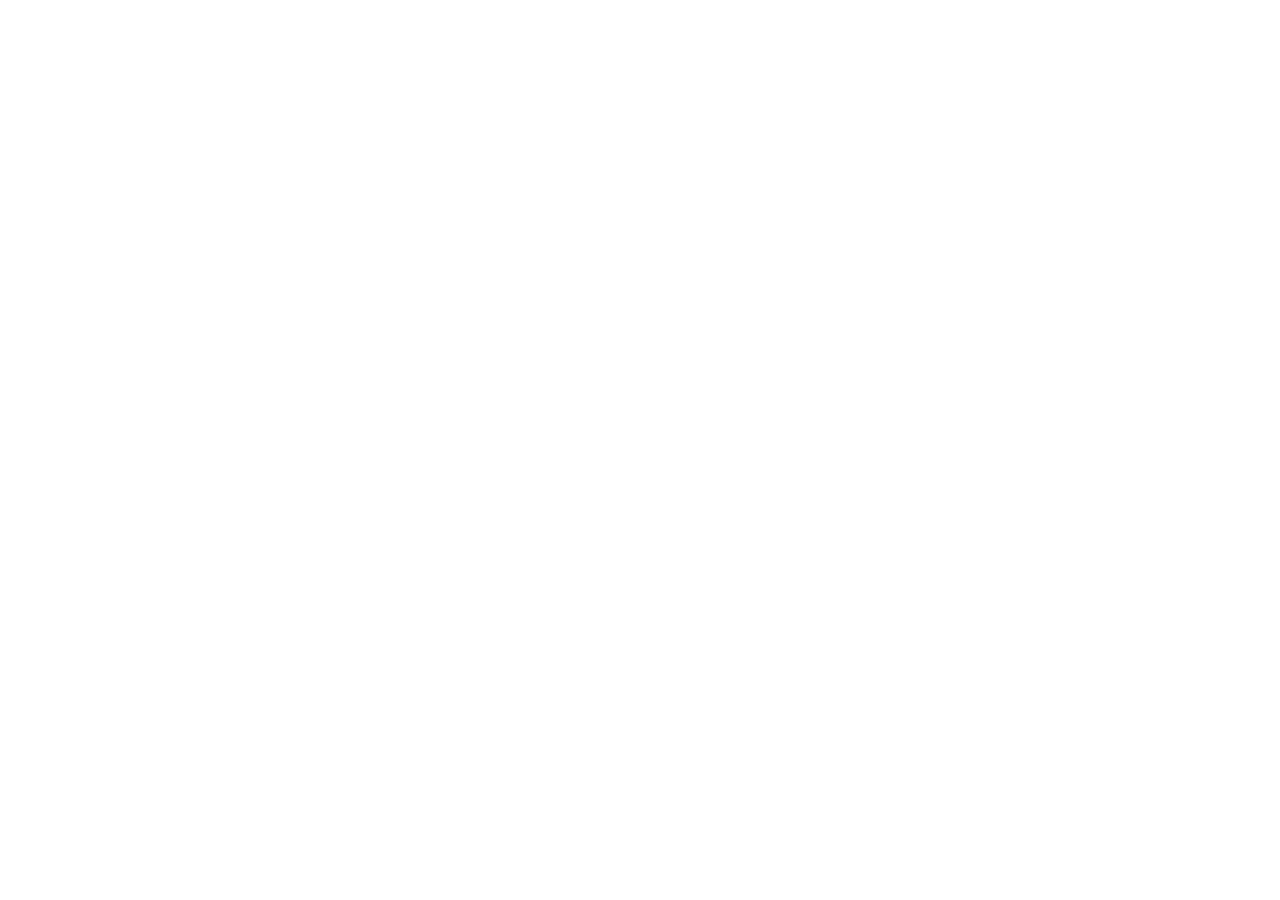
==== commit 0ba8e03b: "up" ====
--- a/index.html
+++ b/index.html
@@ -1,1740 +1,92 @@
 <!DOCTYPE html>
 <html lang="en">
 <head>
-<meta charset="UTF-8">
-<meta http-equiv="X-UA-Compatible" content="IE=edge">
-<meta name="viewport" content="width=device-width, initial-scale=1.0">
-<link href="./ui.css" rel="stylesheet" type="text/css">
-<title>2049 Icons</title>
+    <meta charset="UTF-8">
+    <meta http-equiv="X-UA-Compatible" content="IE=edge">
+    <meta name="viewport" content="width=device-width, initial-scale=1.0">
+    <link rel="stylesheet" href="//unpkg.com/browse/colorui-vue@3.3.0-beta.4/dist/style.css">
+    <link rel="stylesheet" href="./ui.css">
+    <title>2049 Icons</title>
 </head>
 <style>
-#icons {padding: 10px; color: #333333}
-#icons > h2 {display: flex; align-items: center; justify-content: center; margin-top: 24; color: #5053f0;}
-#icons > h2 > small {display: inline-block; border-radius: 14px; line-height: 16px; background-color: rgba(0,0,0,.1); padding: 4px 8px; font-size: 14px; color: rgba(0,0,0,.5); margin-left: 12px;}
-#icons > .list {display: flex; flex-direction: row; align-items: flex-start; justify-content: flex-start; flex-wrap: wrap; margin-bottom: 32px;}
-#icons > .list > .item {display: flex; flex-direction: column; align-items: center; justify-content: center; border-radius: 4px; transition: all .2s; position: relative; cursor: pointer; width: 90px; opacity: .9; transition-property: opacity transform; border: 1px solid rgba(255,255,255,.4);}
-#icons > .list > .item:hover {background-color: rgba(200,200,200,.2); transform: scale(1.75); z-index: 10; box-shadow: 0 20px 25px -5px rgb(0 0 0/0.05),0 8px 10px -6px rgb(0 0 0/0.1); opacity: 1; color: #5053f0; backdrop-filter: blur(10px);}
-#icons > .list > .item[data-copied] {border-color: #5053f0;}
-#icons > .list > .item[data-copied]:before {content: attr(data-copied); position: absolute; left: 0; bottom: 0; right: 0; display: flex; align-items: center; justify-content: center; color: #fff; background-color: #5053f0; z-index: 10; line-height: 30px; text-align: center; font-size: 12px;}
-#icons > .list > .item > .icon {font-style: normal; display: inline-flex!important; align-items: center; justify-content: center; width: 90px; height: 70px; font-size: 32px; transition: transform .2s;}
-#icons > .list > .item:hover > .icon {transform: scale(1.5);}
-#icons > .list > .item > small {font-size: 12px; white-space: nowrap; display: block; text-align: center; overflow: visible; opacity: .7;}
-#icons > .list > .item > code {display: block; font-size: 12px; opacity: .5; transform: scale(.8);}
+    #icons{padding:10px;color:#333333}
+    #icons > h2{display:flex;align-items:center;justify-content:center;margin-top:24;color:#5053f0}
+    #icons > h2 > small{display:inline-block;border-radius:14px;line-height:16px;background-color:rgba(0,0,0,.1);padding:4px 8px;font-size:14px;color:rgba(0,0,0,.5);margin-left:12px}
+    #icons > .list{display:flex;flex-direction:row;align-items:flex-start;justify-content:flex-start;flex-wrap:wrap;margin-bottom:32px}
+    #icons > .list > .item{display:flex;flex-direction:column;align-items:center;justify-content:center;border-radius:4px;transition:all .2s;position:relative;cursor:pointer;width:90px;opacity:.9;transition-property:opacity transform;border:1px solid rgba(255,255,255,.4)}
+    #icons > .list > .item:hover{background-color:rgba(200,200,200,.2);transform:scale(1.75);z-index:10;box-shadow:0 20px 25px -5px rgb(0 0 0/0.05),0 8px 10px -6px rgb(0 0 0/0.1);opacity:1;color:#5053f0;backdrop-filter:blur(10px)}
+    #icons > .list > .item[data-copied]{border-color:#5053f0}
+    #icons > .list > .item[data-copied]:before{content:attr(data-copied);position:absolute;left:0;bottom:0;right:0;display:flex;align-items:center;justify-content:center;color:#fff;background-color:#5053f0;z-index:10;line-height:30px;text-align:center;font-size:12px}
+    #icons > .list > .item > .icon{font-style:normal;display:inline-flex !important;align-items:center;justify-content:center;width:90px;height:70px;font-size:32px;transition:transform .2s}
+    #icons > .list > .item:hover > .icon{transform:scale(1.5)}
+    #icons > .list > .item > small{font-size:12px;white-space:nowrap;display:block;text-align:center;overflow:visible;opacity:.7}
+    #icons > .list > .item > code{display:block;font-size:12px;opacity:.5;transform:scale(.8)}
 </style>
 <body>
 
 <div id="icons"></div>
 
+<script src="//unpkg.com/browse/colorui-vue@3.3.0-beta.4/dist/colorui-vue.js"></script>
+<script src="./icon/index.js"></script>
+
 <script>
-const css = `
 
-.uicon-Aa:before {
-    content: "\e7a1";
-}
-.uicon-accounts:before {
-    content: "\e681";
-}
-.uicon-accounts-o:before {
-    content: "\e686";
-}
-.uicon-add:before {
-    content: "\e6e4";
-}
-.uicon-add-round:before {
-    content: "\e717";
-}
-.uicon-add-round-o:before {
-    content: "\e718";
-}
-.uicon-alarm:before {
-    content: "\e61e";
-}
-.uicon-album:before {
-    content: "\e759";
-}
-.uicon-alipay:before {
-    content: "\e6e1";
-}
-.uicon-android:before {
-    content: "\e6e2";
-}
-.uicon-angle:before {
-    content: "\e605";
-}
-.uicon-apple:before {
-    content: "\e8e7";
-}
-.uicon-apps:before {
-    content: "\e737";
-}
-.uicon-archive:before {
-    content: "\e7ae";
-}
-.uicon-archive-o:before {
-    content: "\e7ad";
-}
-.uicon-arrow:before {
-    content: "\e608";
-}
-.uicon-at-line:before {
-    content: "\e75c";
-}
-.uicon-avatar:before {
-    content: "\e663";
-}
-.uicon-avatar-o:before {
-    content: "\e665";
-}
-.uicon-avatars:before {
-    content: "\e67e";
-}
-.uicon-avatars-o:before {
-    content: "\e680";
-}
-.uicon-back:before {
-    content: "\e600";
-}
-.uicon-backspace:before {
-    content: "\e6a9";
-}
-.uicon-backup:before {
-    content: "\e61f";
-}
-.uicon-backup-restore:before {
-    content: "\e62d";
-}
-.uicon-barcode:before {
-    content: "\e71f";
-}
-.uicon-book:before {
-    content: "\e6a2";
-}
-.uicon-bookmark:before {
-    content: "\e6a3";
-}
-.uicon-bookmark-o:before {
-    content: "\e697";
-}
-.uicon-bookmarks:before {
-    content: "\e6a6";
-}
-.uicon-box:before {
-    content: "\e714";
-}
-.uicon-box-block:before {
-    content: "\e6ac";
-}
-.uicon-box-right:before {
-    content: "\e6a0";
-}
-.uicon-brand:before {
-    content: "\e726";
-}
-.uicon-brand-o:before {
-    content: "\e727";
-}
-.uicon-building:before {
-    content: "\e6c3";
-}
-.uicon-building-o:before {
-    content: "\e6c7";
-}
-.uicon-camera:before {
-    content: "\e6fa";
-}
-.uicon-camera-add:before {
-    content: "\e736";
-}
-.uicon-camera-add-o:before {
-    content: "\e735";
-}
-.uicon-camera-lens:before {
-    content: "\e68f";
-}
-.uicon-camera-lens-o:before {
-    content: "\e68e";
-}
-.uicon-camera-o:before {
-    content: "\e6fb";
-}
-.uicon-camera-rotate:before {
-    content: "\e71e";
-}
-.uicon-card:before {
-    content: "\e744";
-}
-.uicon-cardboard:before {
-    content: "\e7a9";
-}
-.uicon-cardboard-o:before {
-    content: "\e7aa";
-}
-.uicon-cardboard-off-o:before {
-    content: "\e7af";
-}
-.uicon-cart:before {
-    content: "\e70b";
-}
-.uicon-cart-o:before {
-    content: "\e708";
-}
-.uicon-chat:before {
-    content: "\e739";
-}
-.uicon-chat-bubble:before {
-    content: "\e69b";
-}
-.uicon-chat-bubble-o:before {
-    content: "\e6a7";
-}
-.uicon-chat-list:before {
-    content: "\e69d";
-}
-.uicon-chat-list-o:before {
-    content: "\e6aa";
-}
-.uicon-chat-o:before {
-    content: "\e73c";
-}
-.uicon-chat-smile:before {
-    content: "\e779";
-}
-.uicon-chat-smile-o:before {
-    content: "\e78e";
-}
-.uicon-chat-smiles:before {
-    content: "\e76b";
-}
-.uicon-chat-smiles-o:before {
-    content: "\e74a";
-}
-.uicon-check:before {
-    content: "\e69f";
-}
-.uicon-checkbox:before {
-    content: "\e713";
-}
-.uicon-checkbox-o:before {
-    content: "\e715";
-}
-.uicon-check-round:before {
-    content: "\e6f1";
-}
-.uicon-check-round-o:before {
-    content: "\e6f2";
-}
-.uicon-choiceness:before {
-    content: "\e728";
-}
-.uicon-choiceness-o:before {
-    content: "\e729";
-}
-.uicon-chrome:before {
-    content: "\e6e3";
-}
-.uicon-circle:before {
-    content: "\e7b0";
-}
-.uicon-circle-o:before {
-    content: "\e7b1";
-}
-.uicon-close:before {
-    content: "\e6ed";
-}
-.uicon-close-round:before {
-    content: "\e6f3";
-}
-.uicon-close-round-o:before {
-    content: "\e6f4";
-}
-.uicon-clothes:before {
-    content: "\e72a";
-}
-.uicon-clothes-o:before {
-    content: "\e72b";
-}
-.uicon-cloud:before {
-    content: "\e64e";
-}
-.uicon-cloud-done:before {
-    content: "\e641";
-}
-.uicon-cloud-download:before {
-    content: "\e647";
-}
-.uicon-cloud-o:before {
-    content: "\e646";
-}
-.uicon-cloud-off:before {
-    content: "\e64b";
-}
-.uicon-cloud-upload:before {
-    content: "\e687";
-}
-.uicon-code-box:before {
-    content: "\e7c3";
-}
-.uicon-coin:before {
-    content: "\e78a";
-}
-.uicon-coin-o:before {
-    content: "\e79d";
-}
-.uicon-comment:before {
-    content: "\e738";
-}
-.uicon-comment-o:before {
-    content: "\e70e";
-}
-.uicon-community:before {
-    content: "\e742";
-}
-.uicon-community-o:before {
-    content: "\e743";
-}
-.uicon-countdown:before {
-    content: "\e722";
-}
-.uicon-countdown-o:before {
-    content: "\e723";
-}
-.uicon-creative:before {
-    content: "\e72c";
-}
-.uicon-creative-o:before {
-    content: "\e72d";
-}
-.uicon-crop:before {
-    content: "\e6d9";
-}
-.uicon-crown:before {
-    content: "\e776";
-}
-.uicon-crown-o:before {
-    content: "\e777";
-}
-.uicon-cut:before {
-    content: "\e74b";
-}
-.uicon-DarkMode:before {
-    content: "\e7c4";
-}
-.uicon-dashboard:before {
-    content: "\e62e";
-}
-.uicon-delete:before {
-    content: "\e6bd";
-}
-.uicon-delete-close:before {
-    content: "\e6ae";
-}
-.uicon-delete-line:before {
-    content: "\e707";
-}
-.uicon-delete-line-o:before {
-    content: "\e709";
-}
-.uicon-delete-o:before {
-    content: "\e69a";
-}
-.uicon-deliver:before {
-    content: "\e7f7";
-}
-.uicon-deliver-o:before {
-    content: "\e6ff";
-}
-.uicon-demo:before {
-    content: "\e916";
-}
-.uicon-discover:before {
-    content: "\e70c";
-}
-.uicon-discover-o:before {
-    content: "\e702";
-}
-.uicon-discuss-fill:before {
-    content: "\e790";
-}
-.uicon-discuss-line:before {
-    content: "\e78f";
-}
-.uicon-dollar:before {
-    content: "\e79f";
-}
-.uicon-dollar-o:before {
-    content: "\e79e";
-}
-.uicon-done:before {
-    content: "\e633";
-}
-.uicon-done-all:before {
-    content: "\e62a";
-}
-.uicon-douyin:before {
-    content: "\e6e7";
-}
-.uicon-drop-down:before {
-    content: "\e61c";
-}
-.uicon-drop-up:before {
-    content: "\e61d";
-}
-.uicon-eject:before {
-    content: "\e63a";
-}
-.uicon-ellipse:before {
-    content: "\e74c";
-}
-.uicon-emoji:before {
-    content: "\e78d";
-}
-.uicon-emoji-o:before {
-    content: "\e6ee";
-}
-.uicon-equalizer:before {
-    content: "\e802";
-}
-.uicon-eraser:before {
-    content: "\e770";
-}
-.uicon-eraser-o:before {
-    content: "\e772";
-}
-.uicon-evaluate:before {
-    content: "\e7f0";
-}
-.uicon-evaluate-o:before {
-    content: "\e700";
-}
-.uicon-event-close:before {
-    content: "\e6a5";
-}
-.uicon-event-done:before {
-    content: "\e6b2";
-}
-.uicon-event-list:before {
-    content: "\e6b8";
-}
-.uicon-explore:before {
-    content: "\e628";
-}
-.uicon-explore-line:before {
-    content: "\e719";
-}
-.uicon-explore-line-o:before {
-    content: "\e710";
-}
-.uicon-explore-o:before {
-    content: "\e626";
-}
-.uicon-extension:before {
-    content: "\e620";
-}
-.uicon-extension-o:before {
-    content: "\e63f";
-}
-.uicon-eye:before {
-    content: "\e740";
-}
-.uicon-eye-favor:before {
-    content: "\e7b4";
-}
-.uicon-eye-favor-o:before {
-    content: "\e7b5";
-}
-.uicon-eye-o:before {
-    content: "\e741";
-}
-.uicon-eye-off:before {
-    content: "\e7b3";
-}
-.uicon-eye-off-o:before {
-    content: "\e7b2";
-}
-.uicon-facebook:before {
-    content: "\e6ea";
-}
-.uicon-favorite:before {
-    content: "\e623";
-}
-.uicon-favorite-o:before {
-    content: "\e621";
-}
-.uicon-female:before {
-    content: "\e72f";
-}
-.uicon-file:before {
-    content: "\e857";
-}
-.uicon-file-copy:before {
-    content: "\e85c";
-}
-.uicon-file-copy-o:before {
-    content: "\e7bc";
-}
-.uicon-file-o:before {
-    content: "\e7bb";
-}
-.uicon-file-text:before {
-    content: "\e858";
-}
-.uicon-file-text-o:before {
-    content: "\e7b9";
-}
-.uicon-filter:before {
-    content: "\e6ec";
-}
-.uicon-fingerprint:before {
-    content: "\e63b";
-}
-.uicon-first-page:before {
-    content: "\e60c";
-}
-.uicon-flag:before {
-    content: "\e64d";
-}
-.uicon-flag-o:before {
-    content: "\e64c";
-}
-.uicon-flash-close:before {
-    content: "\e73b";
-}
-.uicon-flash-off:before {
-    content: "\e6d5";
-}
-.uicon-flash-on:before {
-    content: "\e6dc";
-}
-.uicon-flash-open:before {
-    content: "\e74f";
-}
-.uicon-folder:before {
-    content: "\e6a1";
-}
-.uicon-folder-add:before {
-    content: "\e6b4";
-}
-.uicon-folder-o:before {
-    content: "\e6b0";
-}
-.uicon-folder-special:before {
-    content: "\e65c";
-}
-.uicon-forward:before {
-    content: "\e601";
-}
-.uicon-fullscreen:before {
-    content: "\e915";
-}
-.uicon-fullscreen-exit:before {
-    content: "\e914";
-}
-.uicon-game:before {
-    content: "\e6c0";
-}
-.uicon-game-o:before {
-    content: "\e6d1";
-}
-.uicon-git-commit:before {
-    content: "\e7be";
-}
-.uicon-git-commit-o:before {
-    content: "\e7bd";
-}
-.uicon-github:before {
-    content: "\e6e9";
-}
-.uicon-github-circle:before {
-    content: "\ead8";
-}
-.uicon-goods:before {
-    content: "\e778";
-}
-.uicon-goodsnew:before {
-    content: "\e7bf";
-}
-.uicon-goodsnew-o:before {
-    content: "\e7c0";
-}
-.uicon-goods-o:before {
-    content: "\e70f";
-}
-.uicon-GooglePlaylogo:before {
-    content: "\e6e5";
-}
-.uicon-grid:before {
-    content: "\e6ce";
-}
-.uicon-grid-o:before {
-    content: "\e6cc";
-}
-.uicon-group:before {
-    content: "\e7f5";
-}
-.uicon-group-o:before {
-    content: "\e753";
-}
-.uicon-guanli:before {
-    content: "\e750";
-}
-.uicon-headset:before {
-    content: "\e6a4";
-}
-.uicon-headset-mic:before {
-    content: "\e6b1";
-}
-.uicon-help:before {
-    content: "\e66b";
-}
-.uicon-help-o:before {
-    content: "\e65e";
-}
-.uicon-home:before {
-    content: "\e70d";
-}
-.uicon-home-2:before {
-    content: "\e6fd";
-}
-.uicon-home-2-o:before {
-    content: "\e6cf";
-}
-.uicon-home-3:before {
-    content: "\e6fc";
-}
-.uicon-home-3-o:before {
-    content: "\e6e0";
-}
-.uicon-home-4:before {
-    content: "\e732";
-}
-.uicon-home-4-o:before {
-    content: "\e6e6";
-}
-.uicon-home-community:before {
-    content: "\e799";
-}
-.uicon-home-dot:before {
-    content: "\e794";
-}
-.uicon-home-dot-o:before {
-    content: "\e797";
-}
-.uicon-home-line:before {
-    content: "\e793";
-}
-.uicon-home-line-o:before {
-    content: "\e792";
-}
-.uicon-home-o:before {
-    content: "\e70a";
-}
-.uicon-home-sm:before {
-    content: "\e798";
-}
-.uicon-home-smile:before {
-    content: "\e79c";
-}
-.uicon-home-smile-o:before {
-    content: "\e7a0";
-}
-.uicon-home-smline:before {
-    content: "\e791";
-}
-.uicon-home-smline-o:before {
-    content: "\e731";
-}
-.uicon-home-sm-o:before {
-    content: "\e79b";
-}
-.uicon-hotel:before {
-    content: "\e7a8";
-}
-.uicon-hotel-o:before {
-    content: "\e7a3";
-}
-.uicon-huohu:before {
-    content: "\e72e";
-}
-.uicon-IE:before {
-    content: "\e922";
-}
-.uicon-image-text:before {
-    content: "\e781";
-}
-.uicon-image-text-o:before {
-    content: "\e758";
-}
-.uicon-import-export:before {
-    content: "\e615";
-}
-.uicon-info:before {
-    content: "\e6ef";
-}
-.uicon-info-o:before {
-    content: "\e705";
-}
-.uicon-input:before {
-    content: "\e75f";
-}
-.uicon-input-o:before {
-    content: "\e6c8";
-}
-.uicon-keyboard:before {
-    content: "\e6b6";
-}
-.uicon-kinds:before {
-    content: "\e748";
-}
-.uicon-last-page:before {
-    content: "\e60d";
-}
-.uicon-layout:before {
-    content: "\e7e8";
-}
-.uicon-layout-o:before {
-    content: "\e7e7";
-}
-.uicon-LightMode:before {
-    content: "\e7ba";
-}
-.uicon-link:before {
-    content: "\e6ab";
-}
-.uicon-link-off:before {
-    content: "\e6b9";
-}
-.uicon-loader-fill:before {
-    content: "\e76d";
-}
-.uicon-loading:before {
-    content: "\e746";
-}
-.uicon-loading1:before {
-    content: "\e749";
-}
-.uicon-loading2:before {
-    content: "\e7f1";
-}
-.uicon-location-off:before {
-    content: "\e671";
-}
-.uicon-location-off-o:before {
-    content: "\e66d";
-}
-.uicon-location-on:before {
-    content: "\e65f";
-}
-.uicon-location-on-o:before {
-    content: "\e661";
-}
-.uicon-lock:before {
-    content: "\e6ad";
-}
-.uicon-lock-o:before {
-    content: "\e6b3";
-}
-.uicon-lock-open:before {
-    content: "\e6ba";
-}
-.uicon-logout:before {
-    content: "\e76e";
-}
-.uicon-loop:before {
-    content: "\e616";
-}
-.uicon-magic:before {
-    content: "\e6b7";
-}
-.uicon-magic-o:before {
-    content: "\e6c2";
-}
-.uicon-mail:before {
-    content: "\e6be";
-}
-.uicon-mail-o:before {
-    content: "\e6bc";
-}
-.uicon-male:before {
-    content: "\e730";
-}
-.uicon-mic:before {
-    content: "\e656";
-}
-.uicon-mic-none:before {
-    content: "\e642";
-}
-.uicon-mic-off:before {
-    content: "\e652";
-}
-.uicon-miniprogram:before {
-    content: "\e7d6";
-}
-.uicon-mobile:before {
-    content: "\e854";
-}
-.uicon-mobile-o:before {
-    content: "\e7b6";
-}
-.uicon-moneybag:before {
-    content: "\e7ce";
-}
-.uicon-moneybag-o:before {
-    content: "\e7d1";
-}
-.uicon-more:before {
-    content: "\e688";
-}
-.uicon-more-tag:before {
-    content: "\e672";
-}
-.uicon-move:before {
-    content: "\e768";
-}
-.uicon-move-round:before {
-    content: "\e602";
-}
-.uicon-move-round-o:before {
-    content: "\e603";
-}
-.uicon-music:before {
-    content: "\e795";
-}
-.uicon-music-off:before {
-    content: "\e796";
-}
-.uicon-my:before {
-    content: "\e78c";
-}
-.uicon-my-o:before {
-    content: "\e78b";
-}
-.uicon-near-me:before {
-    content: "\e654";
-}
-.uicon-near-me-o:before {
-    content: "\e649";
-}
-.uicon-not:before {
-    content: "\e667";
-}
-.uicon-notice:before {
-    content: "\e666";
-}
-.uicon-notice-active:before {
-    content: "\e66f";
-}
-.uicon-notice-active-o:before {
-    content: "\e65d";
-}
-.uicon-notice-o:before {
-    content: "\e664";
-}
-.uicon-notice-off:before {
-    content: "\e6b5";
-}
-.uicon-notice-off-o:before {
-    content: "\e6bb";
-}
-.uicon-numcode:before {
-    content: "\e755";
-}
-.uicon-order:before {
-    content: "\e786";
-}
-.uicon-order-o:before {
-    content: "\e7b8";
-}
-.uicon-paint:before {
-    content: "\e75d";
-}
-.uicon-paint-o:before {
-    content: "\e75a";
-}
-.uicon-palette:before {
-    content: "\e696";
-}
-.uicon-palette-o:before {
-    content: "\e691";
-}
-.uicon-pause:before {
-    content: "\e669";
-}
-.uicon-pause-circle:before {
-    content: "\e678";
-}
-.uicon-person:before {
-    content: "\e679";
-}
-.uicon-person-add:before {
-    content: "\e668";
-}
-.uicon-person-add-o:before {
-    content: "\e66a";
-}
-.uicon-person-o:before {
-    content: "\e67d";
-}
-.uicon-person-pin-circle:before {
-    content: "\e66c";
-}
-.uicon-person-pin-circle-o:before {
-    content: "\e670";
-}
-.uicon-phone:before {
-    content: "\e6f0";
-}
-.uicon-phone-call:before {
-    content: "\e6d7";
-}
-.uicon-pic:before {
-    content: "\e756";
-}
-.uicon-pic-o:before {
-    content: "\e69e";
-}
-.uicon-pin-drop:before {
-    content: "\e648";
-}
-.uicon-pin-drop-o:before {
-    content: "\e655";
-}
-.uicon-place:before {
-    content: "\e651";
-}
-.uicon-place-o:before {
-    content: "\e650";
-}
-.uicon-play-arrow:before {
-    content: "\e66e";
-}
-.uicon-play-circle:before {
-    content: "\e674";
-}
-.uicon-play-circle-o:before {
-    content: "\e67f";
-}
-.uicon-popover:before {
-    content: "\e74e";
-}
-.uicon-popover-o:before {
-    content: "\e757";
-}
-.uicon-present:before {
-    content: "\e73a";
-}
-.uicon-present-o:before {
-    content: "\e711";
-}
-.uicon-progress:before {
-    content: "\e784";
-}
-.uicon-qq:before {
-    content: "\e7d9";
-}
-.uicon-qr-code-fill:before {
-    content: "\e767";
-}
-.uicon-qr-code-line:before {
-    content: "\e75e";
-}
-.uicon-quill:before {
-    content: "\e760";
-}
-.uicon-quill-o:before {
-    content: "\e761";
-}
-.uicon-radio:before {
-    content: "\e6d4";
-}
-.uicon-radiobox:before {
-    content: "\e763";
-}
-.uicon-radiobox-o:before {
-    content: "\e75b";
-}
-.uicon-recharge:before {
-    content: "\e71c";
-}
-.uicon-recharge-o:before {
-    content: "\e71d";
-}
-.uicon-record:before {
-    content: "\e7a4";
-}
-.uicon-record-o:before {
-    content: "\e7a6";
-}
-.uicon-redo:before {
-    content: "\e612";
-}
-.uicon-redpacket:before {
-    content: "\e7d3";
-}
-.uicon-redpacket-o:before {
-    content: "\e71a";
-}
-.uicon-refresh:before {
-    content: "\e611";
-}
-.uicon-repair:before {
-    content: "\e73f";
-}
-.uicon-repair-o:before {
-    content: "\e73e";
-}
-.uicon-repeat:before {
-    content: "\e617";
-}
-.uicon-replay:before {
-    content: "\e619";
-}
-.uicon-reply:before {
-    content: "\e618";
-}
-.uicon-reply-all:before {
-    content: "\e614";
-}
-.uicon-road-map:before {
-    content: "\e769";
-}
-.uicon-road-map-o:before {
-    content: "\e76a";
-}
-.uicon-round:before {
-    content: "\e716";
-}
-.uicon-round-angle:before {
-    content: "\e6f5";
-}
-.uicon-round-angle-o:before {
-    content: "\e6f6";
-}
-.uicon-round-arrow-line:before {
-    content: "\e734";
-}
-.uicon-round-box:before {
-    content: "\e604";
-}
-.uicon-safe:before {
-    content: "\e77f";
-}
-.uicon-safe-check:before {
-    content: "\e875";
-}
-.uicon-safe-check-o:before {
-    content: "\e876";
-}
-.uicon-safe-flash:before {
-    content: "\e783";
-}
-.uicon-safe-flash-o:before {
-    content: "\e775";
-}
-.uicon-safe-key:before {
-    content: "\e76c";
-}
-.uicon-safe-key-o:before {
-    content: "\e766";
-}
-.uicon-safe-o:before {
-    content: "\e77e";
-}
-.uicon-save:before {
-    content: "\e677";
-}
-.uicon-save-o:before {
-    content: "\e684";
-}
-.uicon-scan:before {
-    content: "\e703";
-}
-.uicon-scissors:before {
-    content: "\e762";
-}
-.uicon-search:before {
-    content: "\e6f7";
-}
-.uicon-search-line:before {
-    content: "\e771";
-}
-.uicon-searchlist:before {
-    content: "\e720";
-}
-.uicon-search-o:before {
-    content: "\e782";
-}
-.uicon-search-sm:before {
-    content: "\e631";
-}
-.uicon-service:before {
-    content: "\e73d";
-}
-.uicon-service-fill:before {
-    content: "\e704";
-}
-.uicon-service-o:before {
-    content: "\e721";
-}
-.uicon-set:before {
-    content: "\e773";
-}
-.uicon-set-list:before {
-    content: "\e76f";
-}
-.uicon-set-o:before {
-    content: "\e774";
-}
-.uicon-settings:before {
-    content: "\e77a";
-}
-.uicon-settings-o:before {
-    content: "\e780";
-}
-.uicon-share:before {
-    content: "\e6c5";
-}
-.uicon-share-line-o:before {
-    content: "\e74d";
-}
-.uicon-shengji:before {
-    content: "\e747";
-}
-.uicon-shopping-cart:before {
-    content: "\e685";
-}
-.uicon-shopping-cart-o:before {
-    content: "\e676";
-}
-.uicon-show:before {
-    content: "\e785";
-}
-.uicon-show-o:before {
-    content: "\e787";
-}
-.uicon-shuffle:before {
-    content: "\e61a";
-}
-.uicon-sip:before {
-    content: "\e764";
-}
-.uicon-sip-o:before {
-    content: "\e765";
-}
-.uicon-skip-next:before {
-    content: "\e6dd";
-}
-.uicon-skip-previous:before {
-    content: "\e6d6";
-}
-.uicon-slack:before {
-    content: "\e87b";
-}
-.uicon-slack-square:before {
-    content: "\e891";
-}
-.uicon-sort:before {
-    content: "\e6bf";
-}
-.uicon-sort-order:before {
-    content: "\e6fe";
-}
-.uicon-sound:before {
-    content: "\e77b";
-}
-.uicon-sponsor:before {
-    content: "\e77c";
-}
-.uicon-sponsor-o:before {
-    content: "\e77d";
-}
-.uicon-star:before {
-    content: "\e683";
-}
-.uicon-star-half:before {
-    content: "\e67c";
-}
-.uicon-star-o:before {
-    content: "\e67b";
-}
-.uicon-stock:before {
-    content: "\e789";
-}
-.uicon-stop:before {
-    content: "\e6db";
-}
-.uicon-store:before {
-    content: "\e7ac";
-}
-.uicon-store-0:before {
-    content: "\e7ab";
-}
-.uicon-store-2:before {
-    content: "\e7a7";
-}
-.uicon-store-2-o:before {
-    content: "\e7a5";
-}
-.uicon-sub-left:before {
-    content: "\e60b";
-}
-.uicon-sub-right:before {
-    content: "\e60f";
-}
-.uicon-subtitles:before {
-    content: "\e6da";
-}
-.uicon-subtitles-o:before {
-    content: "\e6d8";
-}
-.uicon-sync-alt:before {
-    content: "\e613";
-}
-.uicon-tag:before {
-    content: "\e751";
-}
-.uicon-tag-o:before {
-    content: "\e752";
-}
-.uicon-taobao:before {
-    content: "\e712";
-}
-.uicon-terminal:before {
-    content: "\e7c1";
-}
-.uicon-terminal-o:before {
-    content: "\e7c2";
-}
-.uicon-thumb-down:before {
-    content: "\e6c1";
-}
-.uicon-thumb-down-o:before {
-    content: "\e6c9";
-}
-.uicon-thumb-up:before {
-    content: "\e6c6";
-}
-.uicon-thumb-up-line:before {
-    content: "\e71b";
-}
-.uicon-thumb-up-line-o:before {
-    content: "\e6eb";
-}
-.uicon-thumb-up-o:before {
-    content: "\e6cb";
-}
-.uicon-ticket:before {
-    content: "\e800";
-}
-.uicon-ticket-o:before {
-    content: "\e701";
-}
-.uicon-time:before {
-    content: "\e6f8";
-}
-.uicon-time-o:before {
-    content: "\e6f9";
-}
-.uicon-timer:before {
-    content: "\e69c";
-}
-.uicon-title:before {
-    content: "\e82f";
-}
-.uicon-titles:before {
-    content: "\e745";
-}
-.uicon-toggle:before {
-    content: "\e706";
-}
-.uicon-toggle-o:before {
-    content: "\e733";
-}
-.uicon-topbar:before {
-    content: "\e788";
-}
-.uicon-translate:before {
-    content: "\e79a";
-}
-.uicon-tree:before {
-    content: "\e659";
-}
-.uicon-Tt:before {
-    content: "\e7a2";
-}
-.uicon-twiter:before {
-    content: "\e6e8";
-}
-.uicon-uicon-community-o:before {
-    content: "\e6df";
-}
-.uicon-undo:before {
-    content: "\e61b";
-}
-.uicon-unfold-less:before {
-    content: "\e60e";
-}
-.uicon-unfold-more:before {
-    content: "\e609";
-}
-.uicon-upstage:before {
-    content: "\e724";
-}
-.uicon-upstage-o:before {
-    content: "\e725";
-}
-.uicon-view-agenda:before {
-    content: "\e639";
-}
-.uicon-view-array:before {
-    content: "\e636";
-}
-.uicon-view-carousel:before {
-    content: "\e638";
-}
-.uicon-view-column:before {
-    content: "\e632";
-}
-.uicon-view-day:before {
-    content: "\e627";
-}
-.uicon-view-headline:before {
-    content: "\e62b";
-}
-.uicon-view-list:before {
-    content: "\e63c";
-}
-.uicon-view-module:before {
-    content: "\e629";
-}
-.uicon-view-quilt:before {
-    content: "\e630";
-}
-.uicon-volume:before {
-    content: "\e6c4";
-}
-.uicon-volume-off:before {
-    content: "\e6cd";
-}
-.uicon-warn:before {
-    content: "\e662";
-}
-.uicon-warn-o:before {
-    content: "\e675";
-}
-.uicon-wechat-pay:before {
-    content: "\e7e6";
-}
-.uicon-weibo-fill:before {
-    content: "\e7e4";
-}
-.uicon-weibo-o:before {
-    content: "\e7e3";
-}
-.uicon-weixin:before {
-    content: "\e6de";
-}
-.uicon-whatshot:before {
-    content: "\e6ca";
-}
-.uicon-whatshot-o:before {
-    content: "\e6d0";
-}
-.uicon-wifi:before {
-    content: "\e6d2";
-}
-.uicon-wifi-off:before {
-    content: "\e6d3";
-}
-.uicon-yamaxun:before {
-    content: "\e7b7";
-}
-.uicon-zuoji:before {
-    content: "\e754";
-}
+    const icons = iconsAll();
 
+    console.log(icons)
 
+    const html = [];
+    Object.keys(icons).sort().forEach(type => {
+        const list = icons[type];
+        html.push(
+            `<h2>${type} <small>${list.length}</small></h2>`,
+            '<div class="list">'
+        );
 
+        list.forEach(icon => {
+            html.push(`<div class="item"><i class="icon ${type}-${icon.name}"></i><small>${icon.name}</small><code>${icon.code}</code></div>`);
+        });
 
-.dicon-select:before {
-    content: "\e645";
-}
+        html.push('</div>');
+    });
+    document.getElementById('icons').innerHTML = html.join('');
 
-.dicon-gripper:before {
-    content: "\e646";
-}
+    function copyTextToClipboard(text) {
+        var textArea = document.createElement('textarea');
+        textArea.value = text;
 
-.dicon-tuichubaiban:before {
-    content: "\e644";
-}
+        // Avoid scrolling to bottom
+        textArea.style.top = '0';
+        textArea.style.left = '0';
+        textArea.style.position = 'fixed';
 
-.dicon-kuaisujiarubaiban:before {
-    content: "\e643";
-}
+        document.body.appendChild(textArea);
+        textArea.focus();
+        textArea.select();
 
-.dicon-wodebaiban:before {
-    content: "\e642";
-}
+        let successful = false;
+        try {
+            successful = document.execCommand('copy');
+        } catch (err) {
+            console.error('Oops, unable to copy', err);
+        }
 
-.dicon-btn_xiayiye:before {
-    content: "\e640";
-}
-
-.dicon-btn_shangyiye:before {
-    content: "\e641";
-}
-
-.dicon-fuzhi:before {
-    content: "\e63f";
-}
-
-.dicon-fluent_delete-16-regular:before {
-    content: "\e63b";
-}
-
-.dicon-carbon_folder-move-to:before {
-    content: "\e63c";
-}
-
-.dicon-btn_chuangjian:before {
-    content: "\e63d";
-}
-
-.dicon-icon-park-outline_transaction-order:before {
-    content: "\e63e";
-}
-
-.dicon-a-bianzu6:before {
-    content: "\e63a";
-}
-
-.dicon-card_more:before {
-    content: "\e635";
-}
-
-.dicon-explain:before {
-    content: "\e636";
-}
-
-.dicon-hexagram:before {
-    content: "\e637";
-}
-.dicon-notice:before {
-    content: "\e62f";
-}
-
-.dicon-exit:before {
-    content: "\e631";
-}
-
-.dicon-order:before {
-    content: "\e632";
-}
-
-.dicon-set-line:before {
-    content: "\e633";
-}
-
-.dicon-camera:before {
-    content: "\e634";
-}
-
-.dicon-flow-modeler:before {
-    content: "\e62a";
-}
-
-.dicon-shuffle:before {
-    content: "\e62e";
-}
-
-.dicon-export-board:before {
-    content: "\e624";
-}
-
-.dicon-block-add:before {
-    content: "\e625";
-}
-
-.dicon-block-set:before {
-    content: "\e626";
-}
-.dicon-clear:before {
-    content: "\e623";
-}
-
-.dicon-lock-open:before {
-    content: "\e61b";
-}
-
-.dicon-flash:before {
-    content: "\e61c";
-}
-
-.dicon-picture:before {
-    content: "\e610";
-}
-
-.dicon-example:before {
-    content: "\e61f";
-}
-
-.dicon-lock:before {
-    content: "\e620";
-}
-
-.dicon-set:before {
-    content: "\e621";
-}
-.dicon-text-note:before {
-    content: "\e616";
-}
-
-.dicon-media-note:before {
-    content: "\e619";
-}
-
-.dicon-graffiti-note:before {
-    content: "\e61a";
-}
-
-.dicon-cloud-download:before {
-    content: "\e678";
-}
-
-.dicon-delete:before {
-    content: "\e607";
-}
-
-.dicon-exit-fullscreen:before {
-    content: "\e60f";
-}
-
-.dicon-mode-table:before {
-    content: "\e613";
-}
-
-.dicon-fullscreen:before {
-    content: "\e615";
-}
-
-.dicon-edit:before {
-    content: "\e617";
-}
-
-.dicon-mode-card:before {
-    content: "\e618";
-}
-
-.dicon-note-text:before {
-    content: "\e614";
-}
-
-.dicon-empty:before {
-    content: "\e611";
-}
-
-.dicon-refresh:before {
-    content: "\e61e";
-}
-
-.dicon-turn:before {
-    content: "\e60d";
-}
-
-.dicon-refresh:before {
-    content: "\e6a2";
-}
-
-.dicon-penline:before {
-    content: "\e60c";
-}
-
-.dicon-note-upload:before {
-    content: "\e609";
-}
-
-.dicon-note-pen:before {
-    content: "\e608";
-}
-
-.dicon-lasso:before {
-    content: "\e612";
-}
-
-.dicon-all-silent:before {
-    content: "\e605";
-}
-
-.dicon-turn-silent:before {
-    content: "\e602";
-}
-
-.dicon-record:before {
-    content: "\e630";
-}
-
-.dicon-data:before {
-    content: "\e639";
-}
-
-.dicon-smile:before {
-    content: "\e6b6";
-}
-
-.dicon-list:before {
-    content: "\e61d";
-}
-
-.dicon-line:before {
-    content: "\e6b5";
-}
-
-.dicon-import:before {
-    content: "\e622";
-}
-
-.dicon-shape:before {
-    content: "\e629";
-}
-
-.dicon-feedback:before {
-    content: "\e62c";
-}
-
-.dicon-template:before {
-    content: "\e62d";
-}
-
-.dicon-stance:before {
-    content: "\e628";
-}
-
-.dicon-redo:before {
-    content: "\e638";
-}
-
-.dicon-timing:before {
-    content: "\e627";
-}
-
-.dicon-silent:before {
-    content: "\e62b";
-}
-
-.dicon-pen:before {
-    content: "\e600";
-}
-
-.dicon-undo:before {
-    content: "\e601";
-}
-
-.dicon-more:before {
-    content: "\e603";
-}
-
-.dicon-note:before {
-    content: "\e604";
-}
-
-.dicon-link:before {
-    content: "\e606";
-}
-
-.dicon-sign:before {
-    content: "\e60a";
-}
-
-.dicon-mouse:before {
-    content: "\e60b";
-}
-
-.dicon-text:before {
-    content: "\e60e";
-}
-
-.dicon-image:before {
-    content: "\e610";
-}
-
-.dicon-media-note:before {
-    content: "\e619";
-}
-`;
-
-const pureCss = css.replace(/\t|\n|\r/g, '');
-
-
-const reg = /\.(uicon|dicon)-([\s\S]*?)\:before\s*\{([\s\S]*?)\}/g;  //  /\.(dicon|uicon)-([a-z\-]+[a-z])\:before\s*\{\s*content\:\s*'\\([a-z\d]+)';\}/g;
-const icons = {uicon: [], dicon: []};
-
-console.log(reg)
-
-console.log(pureCss.matchAll(reg))
-
-for (const [, type, name, code] of pureCss.matchAll(reg)) {
-
-    console.log(type, name , code)
-
-    if (!icons[type]) {
-        icons[type] = [];
-    }
-    icons[type].push({name, code});
-}
-
-console.log(icons)
-
-const html = [];
-Object.keys(icons).sort().forEach(type => {
-    const list = icons[type];
-    html.push(
-        `<h2>${type} <small>${list.length}</small></h2>`,
-        '<div class="list">'
-    );
-
-    list.forEach(icon => {
-        html.push(`<div class="item"><i class="icon ${type}-${icon.name}"></i><small>${icon.name}</small><code>${icon.code}</code></div>`);
-    });
-
-    html.push('</div>');
-});
-document.getElementById('icons').innerHTML = html.join('');
-
-function copyTextToClipboard(text) {
-    var textArea = document.createElement('textarea');
-    textArea.value = text;
-
-    // Avoid scrolling to bottom
-    textArea.style.top = '0';
-    textArea.style.left = '0';
-    textArea.style.position = 'fixed';
-
-    document.body.appendChild(textArea);
-    textArea.focus();
-    textArea.select();
-
-    let successful = false;
-    try {
-        successful = document.execCommand('copy');
-    } catch (err) {
-        console.error('Oops, unable to copy', err);
+        document.body.removeChild(textArea);
+        return successful;
     }
 
-    document.body.removeChild(textArea);
-    return successful;
-}
-
-document.getElementById('icons').addEventListener('click', function(event) {
-    const item = event.target.closest('.item');
-    if (!item) {
-        return;
-    }
-    if (copyTextToClipboard(item.querySelector('small').textContent)) {
-        item.setAttribute('data-copied', '已复制');
-        setTimeout(() => {
-            item.removeAttribute('data-copied');
-        }, 2000);
-    }
-});
+    document.getElementById('icons').addEventListener('click', function (event) {
+        const item = event.target.closest('.item');
+        if (!item) {
+            return;
+        }
+        if (copyTextToClipboard(item.querySelector('small').textContent)) {
+            item.setAttribute('data-copied', '已复制');
+            setTimeout(() => {
+                item.removeAttribute('data-copied');
+            }, 2000);
+        }
+    });
 </script>
 </body>
 </html>
